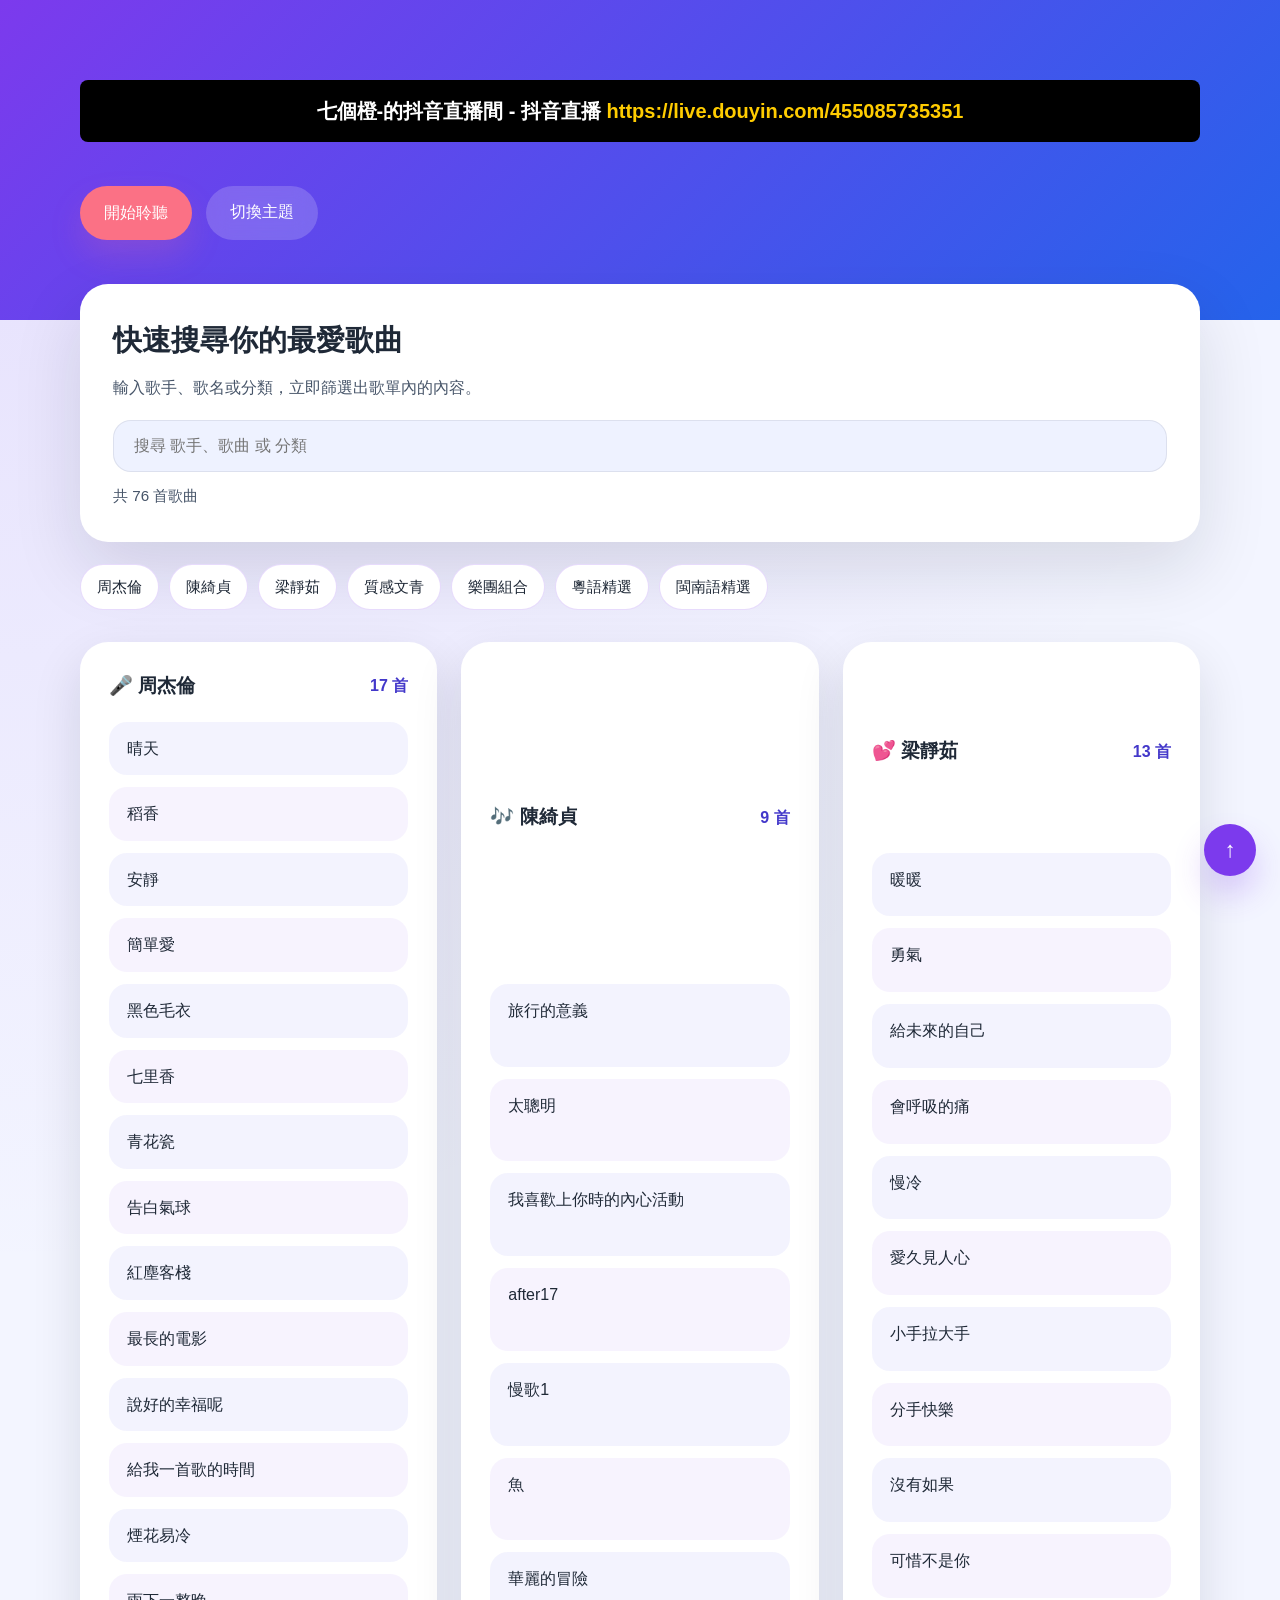
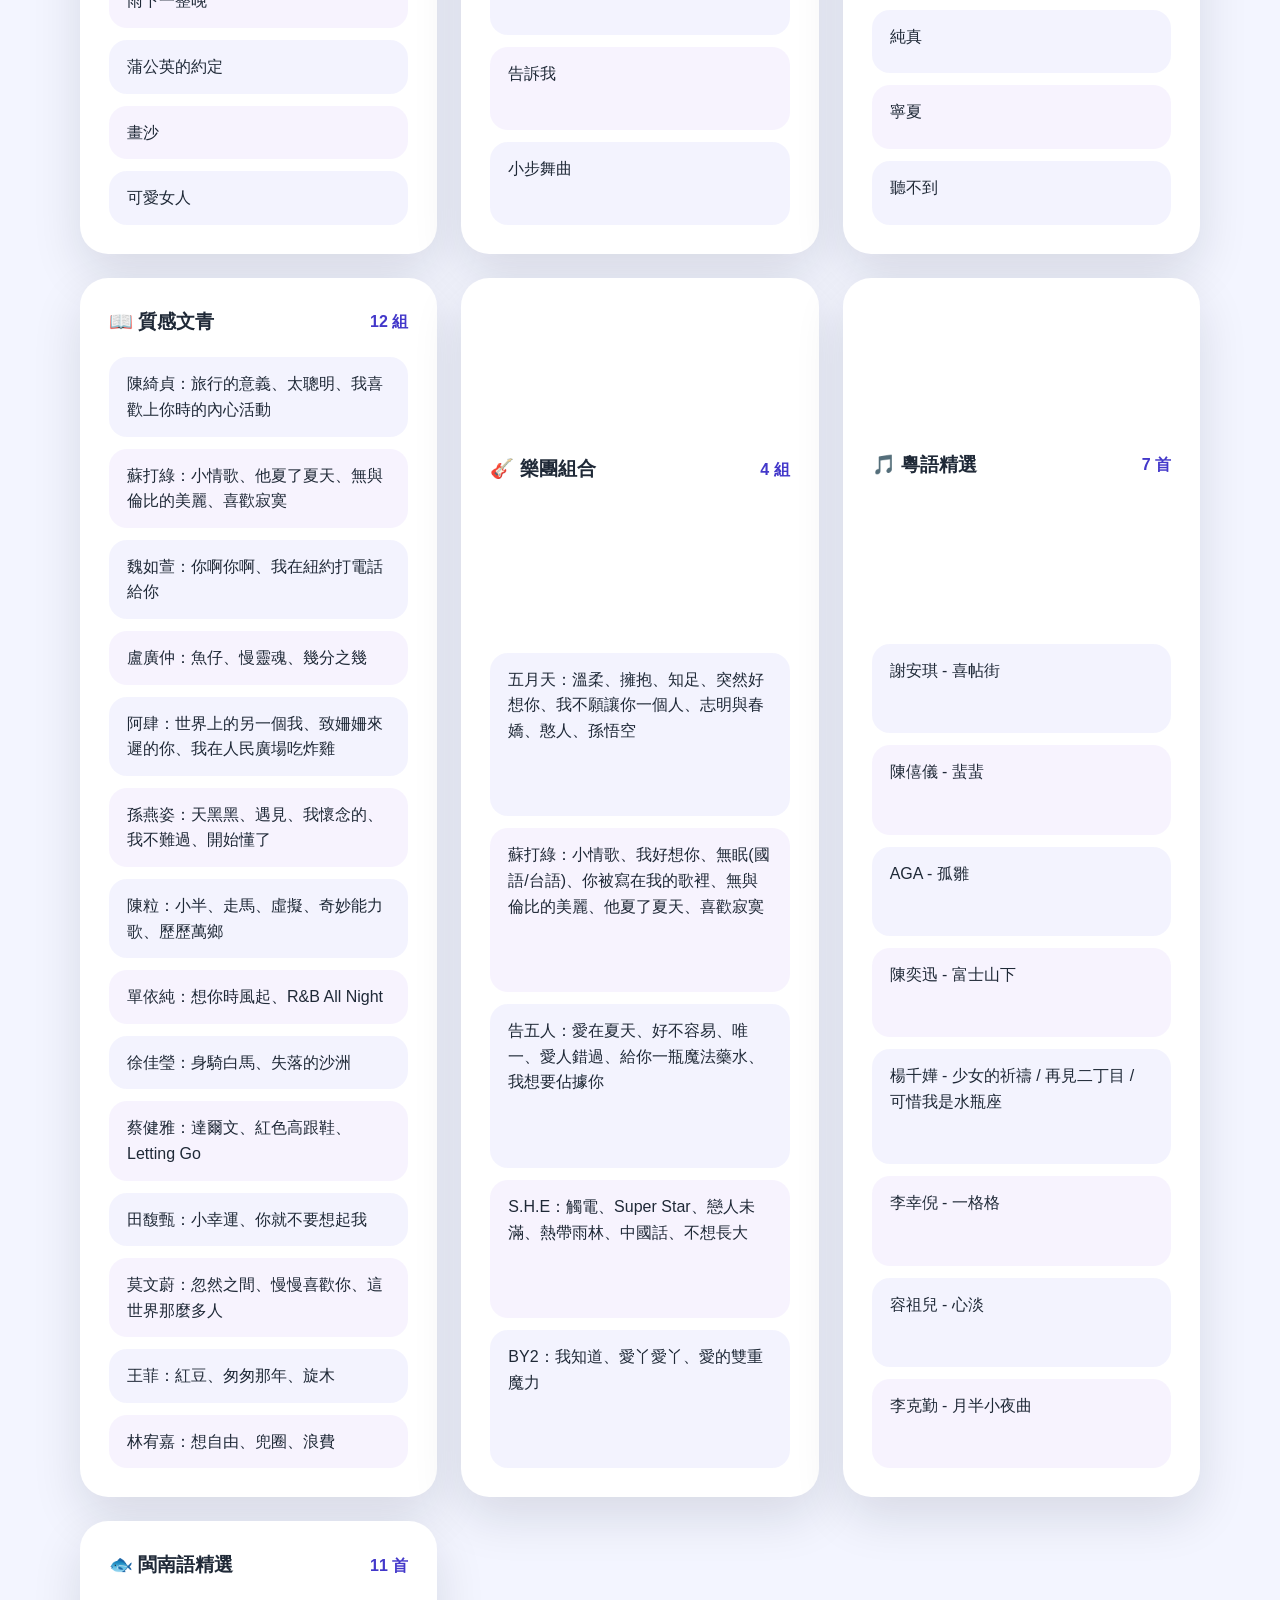
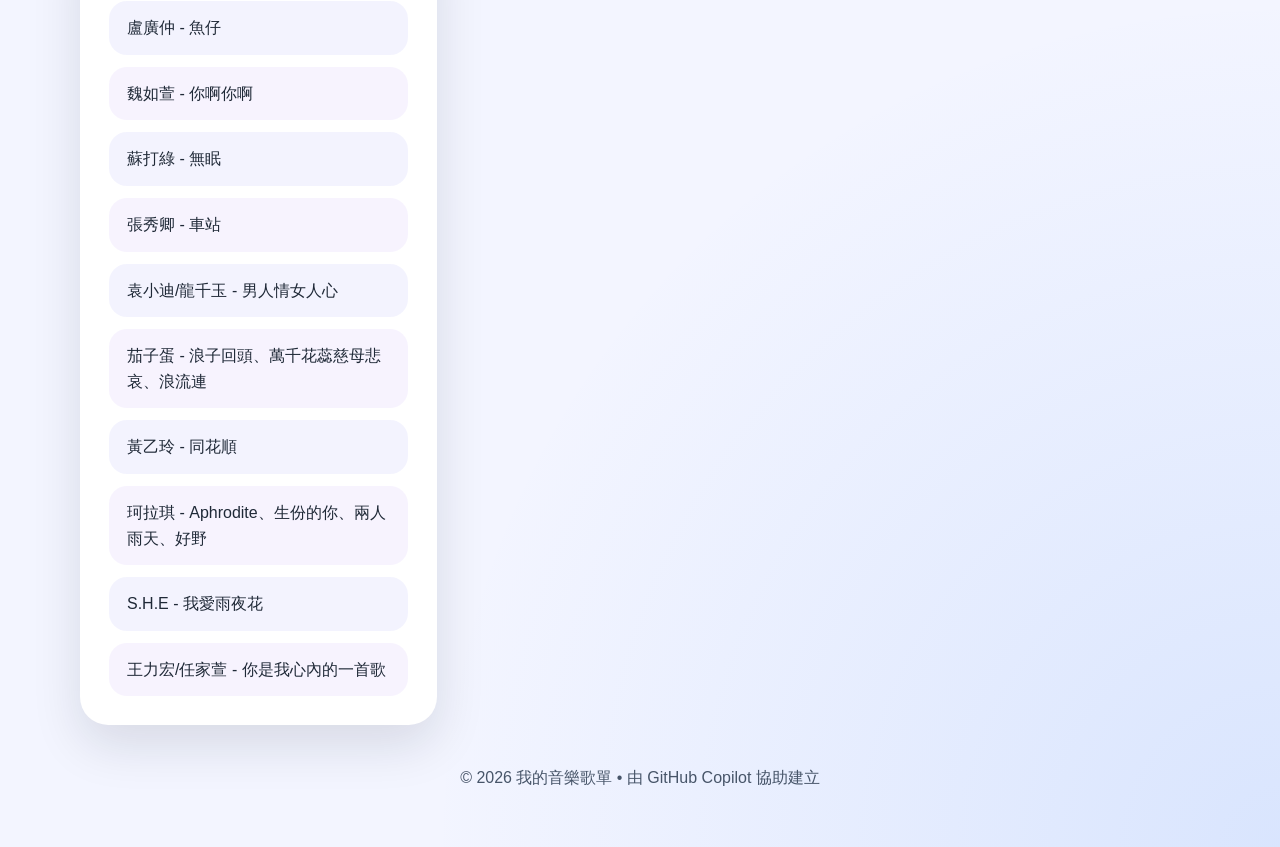
==== index.html @ 05aabe20 "Add files via upload" ====
<!DOCTYPE html>
<html lang="zh-Hant">
<head>
  <meta charset="UTF-8" />
  <meta name="viewport" content="width=device-width, initial-scale=1.0" />
  <title>七個橙-的抖音直播間</title>
  <link rel="stylesheet" href="styles.css" />
</head>
<body>
  <header class="site-header">
    <div class="container header-content">
      <div>
        <div class="banner" style="background-color:#000; color:#fff; padding:15px; text-align:center; font-weight:bold; font-size:20px; border-radius:8px; margin-bottom:20px;">
          七個橙-的抖音直播間 - 抖音直播
          <a href="https://live.douyin.com/455085735351" target="_blank" style="color:#ffcc00; text-decoration:none;">
            https://live.douyin.com/455085735351
          </a>
        </div>
      </div>
      <div class="hero-actions">
        <a class="primary-button" href="#playlist">開始聆聽</a>
        <button id="toggleTheme" class="secondary-button">切換主題</button>
      </div>
    </div>
  </header>

  <main class="container">
    <section class="intro-card">
      <div>
        <h2>快速搜尋你的最愛歌曲</h2>
        <p>輸入歌手、歌名或分類，立即篩選出歌單內的內容。</p>
      </div>
      <div class="search-box">
        <input id="searchInput" type="search" placeholder="搜尋 歌手、歌曲 或 分類" aria-label="搜尋歌單" />
        <span id="searchCount">共 0 首歌曲</span>
      </div>
    </section>

    <section class="quick-nav">
      <a class="nav-pill" href="#jay-chou">周杰倫</a>
      <a class="nav-pill" href="#chen-chi-chen">陳綺貞</a>
      <a class="nav-pill" href="#fish-liang">梁靜茹</a>
      <a class="nav-pill" href="#indie">質感文青</a>
      <a class="nav-pill" href="#bands">樂團組合</a>
      <a class="nav-pill" href="#cantonese">粵語精選</a>
      <a class="nav-pill" href="#taiwanese">閩南語精選</a>
    </section>

    <section id="playlist" class="playlist-grid">
      <article id="jay-chou" class="playlist-card">
        <div class="card-header">
          <h3>🎤 周杰倫</h3>
          <span>17 首</span>
        </div>
        <ul>
          <li>晴天</li>
          <li>稻香</li>
          <li>安靜</li>
          <li>簡單愛</li>
          <li>黑色毛衣</li>
          <li>七里香</li>
          <li>青花瓷</li>
          <li>告白氣球</li>
          <li>紅塵客棧</li>
          <li>最長的電影</li>
          <li>說好的幸福呢</li>
          <li>給我一首歌的時間</li>
          <li>煙花易冷</li>
          <li>雨下一整晚</li>
          <li>蒲公英的約定</li>
          <li>畫沙</li>
          <li>可愛女人</li>
        </ul>
      </article>

      <article id="chen-chi-chen" class="playlist-card">
        <div class="card-header">
          <h3>🎶 陳綺貞</h3>
          <span>9 首</span>
        </div>
        <ul>
          <li>旅行的意義</li>
          <li>太聰明</li>
          <li>我喜歡上你時的內心活動</li>
          <li>after17</li>
          <li>慢歌1</li>
          <li>魚</li>
          <li>華麗的冒險</li>
          <li>告訴我</li>
          <li>小步舞曲</li>
        </ul>
      </article>

      <article id="fish-liang" class="playlist-card">
        <div class="card-header">
          <h3>💕 梁靜茹</h3>
          <span>13 首</span>
        </div>
        <ul>
          <li>暖暖</li>
          <li>勇氣</li>
          <li>給未來的自己</li>
          <li>會呼吸的痛</li>
          <li>慢冷</li>
          <li>愛久見人心</li>
          <li>小手拉大手</li>
          <li>分手快樂</li>
          <li>沒有如果</li>
          <li>可惜不是你</li>
          <li>純真</li>
          <li>寧夏</li>
          <li>聽不到</li>
        </ul>
      </article>

      <article id="indie" class="playlist-card">
        <div class="card-header">
          <h3>📖 質感文青</h3>
          <span>12 組</span>
        </div>
        <ul>
          <li>陳綺貞：旅行的意義、太聰明、我喜歡上你時的內心活動</li>
          <li>蘇打綠：小情歌、他夏了夏天、無與倫比的美麗、喜歡寂寞</li>
          <li>魏如萱：你啊你啊、我在紐約打電話給你</li>
          <li>盧廣仲：魚仔、慢靈魂、幾分之幾</li>
          <li>阿肆：世界上的另一個我、致姍姍來遲的你、我在人民廣場吃炸雞</li>
          <li>孫燕姿：天黑黑、遇見、我懷念的、我不難過、開始懂了</li>
          <li>陳粒：小半、走馬、虛擬、奇妙能力歌、歷歷萬鄉</li>
          <li>單依純：想你時風起、R&B All Night</li>
          <li>徐佳瑩：身騎白馬、失落的沙洲</li>
          <li>蔡健雅：達爾文、紅色高跟鞋、Letting Go</li>
          <li>田馥甄：小幸運、你就不要想起我</li>
          <li>莫文蔚：忽然之間、慢慢喜歡你、這世界那麼多人</li>
          <li>王菲：紅豆、匆匆那年、旋木</li>
          <li>林宥嘉：想自由、兜圈、浪費</li>
        </ul>
      </article>

      <article id="bands" class="playlist-card">
        <div class="card-header">
          <h3>🎸 樂團組合</h3>
          <span>4 組</span>
        </div>
        <ul>
          <li>五月天：溫柔、擁抱、知足、突然好想你、我不願讓你一個人、志明與春嬌、憨人、孫悟空</li>
          <li>蘇打綠：小情歌、我好想你、無眠(國語/台語)、你被寫在我的歌裡、無與倫比的美麗、他夏了夏天、喜歡寂寞</li>
          <li>告五人：愛在夏天、好不容易、唯一、愛人錯過、給你一瓶魔法藥水、我想要佔據你</li>
          <li>S.H.E：觸電、Super Star、戀人未滿、熱帶雨林、中國話、不想長大</li>
          <li>BY2：我知道、愛丫愛丫、愛的雙重魔力</li>
        </ul>
      </article>

      <article id="cantonese" class="playlist-card">
        <div class="card-header">
          <h3>🎵 粵語精選</h3>
          <span>7 首</span>
        </div>
        <ul>
          <li>謝安琪 - 喜帖街</li>
          <li>陳僖儀 - 蜚蜚</li>
          <li>AGA - 孤雛</li>
          <li>陳奕迅 - 富士山下</li>
          <li>楊千嬅 - 少女的祈禱 / 再見二丁目 / 可惜我是水瓶座</li>
          <li>李幸倪 - 一格格</li>
          <li>容祖兒 - 心淡</li>
          <li>李克勤 - 月半小夜曲</li>
        </ul>
      </article>

      <article id="taiwanese" class="playlist-card">
        <div class="card-header">
          <h3>🐟 閩南語精選</h3>
          <span>11 首</span>
        </div>
        <ul>
          <li>盧廣仲 - 魚仔</li>
          <li>魏如萱 - 你啊你啊</li>
          <li>蘇打綠 - 無眠</li>
          <li>張秀卿 - 車站</li>
          <li>袁小迪/龍千玉 - 男人情女人心</li>
          <li>茄子蛋 - 浪子回頭、萬千花蕊慈母悲哀、浪流連</li>
          <li>黃乙玲 - 同花順</li>
          <li>珂拉琪 - Aphrodite、生份的你、兩人雨天、好野</li>
          <li>S.H.E - 我愛雨夜花</li>
          <li>王力宏/任家萱 - 你是我心內的一首歌</li>
        </ul>
      </article>
    </section>

    <p id="noResult" class="no-result">找不到符合搜尋條件的歌曲。</p>
  </main>

  <footer class="site-footer">
    <div class="container">
      <p>© 2026 我的音樂歌單 • 由 GitHub Copilot 協助建立</p>
    </div>
  </footer>

  <button id="backToTop" class="back-to-top" aria-label="返回頂部">↑</button>
  <script src="script.js"></script>
</body>
</html>
---- styles.css ----
* {
  box-sizing: border-box;
}

:root {
  color-scheme: light;
  --bg: #f3f5ff;
  --surface: #ffffff;
  --surface-soft: #eef2ff;
  --text: #1f2937;
  --text-muted: #475569;
  --primary: #7c3aed;
  --primary-strong: #4338ca;
  --accent: #fb7185;
  --shadow: rgba(15, 23, 42, 0.12);
}

body {
  margin: 0;
  font-family: "Noto Sans TC", "Segoe UI", sans-serif;
  background: radial-gradient(circle at top left, rgba(124, 58, 237, 0.12), transparent 30%),
    radial-gradient(circle at bottom right, rgba(59, 130, 246, 0.14), transparent 20%),
    var(--bg);
  color: var(--text);
  line-height: 1.6;
}

body.dark {
  color-scheme: dark;
  --bg: #0f172a;
  --surface: #111827;
  --surface-soft: #1f2937;
  --text: #f8fafc;
  --text-muted: #cbd5e1;
  --primary: #8b5cf6;
  --primary-strong: #6366f1;
  --accent: #f472b6;
  --shadow: rgba(0, 0, 0, 0.45);
}

body.dark .site-header {
  background: linear-gradient(135deg, rgba(124, 58, 237, 0.95), rgba(59, 130, 246, 0.95));
}

body.dark .playlist-card,
body.dark .intro-card,
body.dark .site-footer {
  background: #111827;
}

.container {
  width: min(1120px, calc(100% - 32px));
  margin: 0 auto;
}

.site-header {
  padding: 80px 0;
  background: linear-gradient(135deg, #7c3aed 0%, #2563eb 100%);
  color: #fff;
}

.header-content {
  display: grid;
  gap: 24px;
}

.eyebrow {
  margin: 0 0 16px;
  font-size: 0.95rem;
  letter-spacing: 0.2em;
  text-transform: uppercase;
  color: rgba(255, 255, 255, 0.85);
}

.site-header h1 {
  margin: 0;
  font-size: clamp(2.5rem, 4vw, 4.2rem);
  line-height: 1.05;
}

.site-header p {
  max-width: 720px;
  margin: 24px 0;
  font-size: 1.05rem;
  color: rgba(255, 255, 255, 0.9);
}

.hero-actions {
  display: flex;
  flex-wrap: wrap;
  gap: 14px;
}

.primary-button,
.secondary-button {
  display: inline-flex;
  align-items: center;
  justify-content: center;
  padding: 14px 24px;
  border: none;
  border-radius: 999px;
  cursor: pointer;
  font-size: 1rem;
  transition: transform 0.2s ease, filter 0.2s ease, box-shadow 0.2s ease;
  text-decoration: none;
}

.primary-button {
  background: var(--accent);
  color: #fff;
  box-shadow: 0 16px 32px rgba(251, 113, 133, 0.18);
}

.secondary-button {
  background: rgba(255, 255, 255, 0.18);
  color: #fff;
  backdrop-filter: blur(10px);
}

.primary-button:hover,
.secondary-button:hover {
  transform: translateY(-2px);
}

.intro-card {
  margin-top: -36px;
  padding: 32px;
  border-radius: 28px;
  background: var(--surface);
  box-shadow: 0 28px 70px var(--shadow);
  border: 1px solid rgba(255, 255, 255, 0.12);
  display: grid;
  gap: 20px;
}

.quick-nav {
  margin: 22px 0 0;
  display: flex;
  flex-wrap: wrap;
  gap: 10px;
}

.nav-pill {
  display: inline-flex;
  align-items: center;
  justify-content: center;
  padding: 10px 16px;
  border-radius: 999px;
  background: var(--surface);
  color: var(--text);
  border: 1px solid rgba(124, 58, 237, 0.18);
  text-decoration: none;
  font-size: 0.95rem;
  transition: transform 0.15s ease, box-shadow 0.15s ease, background 0.15s ease;
}

.nav-pill:hover {
  transform: translateY(-1px);
  background: rgba(124, 58, 237, 0.08);
}

.intro-card h2 {
  margin: 0 0 12px;
  font-size: clamp(1.8rem, 2.2vw, 2.4rem);
}

.intro-card p {
  margin: 0;
  color: var(--text-muted);
}

.search-box {
  display: grid;
  gap: 12px;
}

#searchInput {
  width: 100%;
  padding: 16px 20px;
  border-radius: 18px;
  border: 1px solid rgba(15, 23, 42, 0.08);
  background: var(--surface-soft);
  color: var(--text);
  font-size: 1rem;
}

#searchInput:focus {
  outline: none;
  border-color: var(--primary);
  box-shadow: 0 0 0 4px rgba(124, 58, 237, 0.12);
}

#searchCount {
  color: var(--text-muted);
  font-size: 0.95rem;
}

.playlist-grid {
  margin-top: 32px;
  display: grid;
  gap: 24px;
  grid-template-columns: repeat(auto-fit, minmax(280px, 1fr));
}

.playlist-card {
  background: var(--surface);
  border-radius: 28px;
  padding: 28px;
  box-shadow: 0 20px 50px var(--shadow);
  border: 1px solid rgba(255, 255, 255, 0.24);
}

.card-header {
  display: flex;
  justify-content: space-between;
  align-items: center;
  gap: 14px;
  margin-bottom: 20px;
}

.playlist-card h3 {
  margin: 0;
  font-size: 1.2rem;
}

.card-header span {
  color: var(--primary-strong);
  font-weight: 700;
}

.playlist-card ul {
  list-style: none;
  margin: 0;
  padding: 0;
  display: grid;
  gap: 12px;
}

.playlist-card li {
  padding: 14px 18px;
  border-radius: 18px;
  background: rgba(124, 58, 237, 0.06);
  color: var(--text);
}

.playlist-card li:nth-child(odd) {
  background: rgba(99, 102, 241, 0.08);
}

.no-result {
  margin-top: 26px;
  font-size: 1rem;
  color: var(--text-muted);
  display: none;
  text-align: center;
}

.site-footer {
  padding: 24px 0 40px;
  text-align: center;
  color: var(--text-muted);
}

.back-to-top {
  position: fixed;
  right: 24px;
  bottom: 24px;
  width: 52px;
  height: 52px;
  border: none;
  border-radius: 50%;
  background: var(--primary);
  color: #fff;
  font-size: 1.4rem;
  cursor: pointer;
  box-shadow: 0 18px 32px rgba(124, 58, 237, 0.24);
  display: grid;
  place-items: center;
  opacity: 1;
  transform: translateY(0);
  transition: transform 0.25s ease, box-shadow 0.25s ease;
  z-index: 20;
}

.back-to-top:hover {
  filter: brightness(1.05);
}

@media (max-width: 640px) {
  .header-content,
  .hero-actions {
    grid-template-columns: 1fr;
  }

  .hero-actions {
    justify-items: start;
  }
}

@media (max-width: 640px) {
  .site-header {
    padding: 56px 0;
  }

  .intro-card {
    padding: 24px;
  }

  .playlist-card {
    padding: 22px;
  }
}
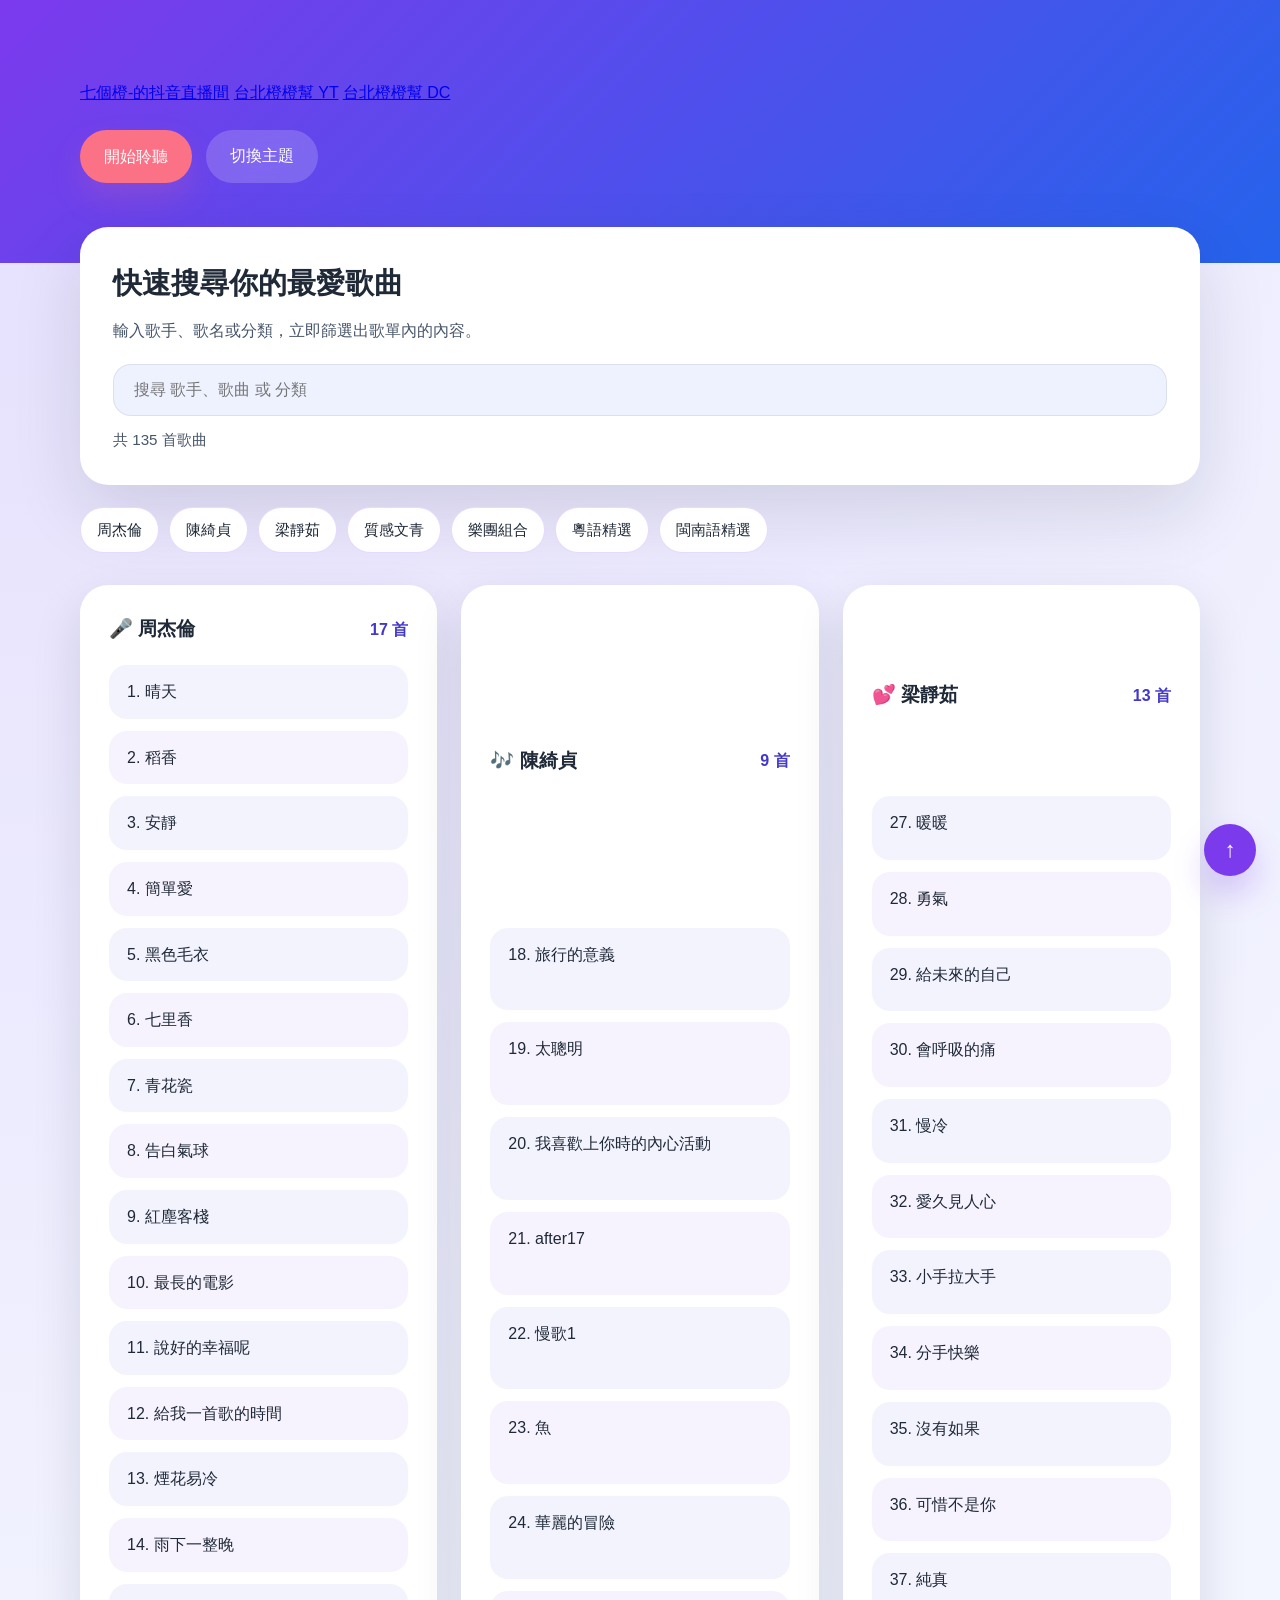
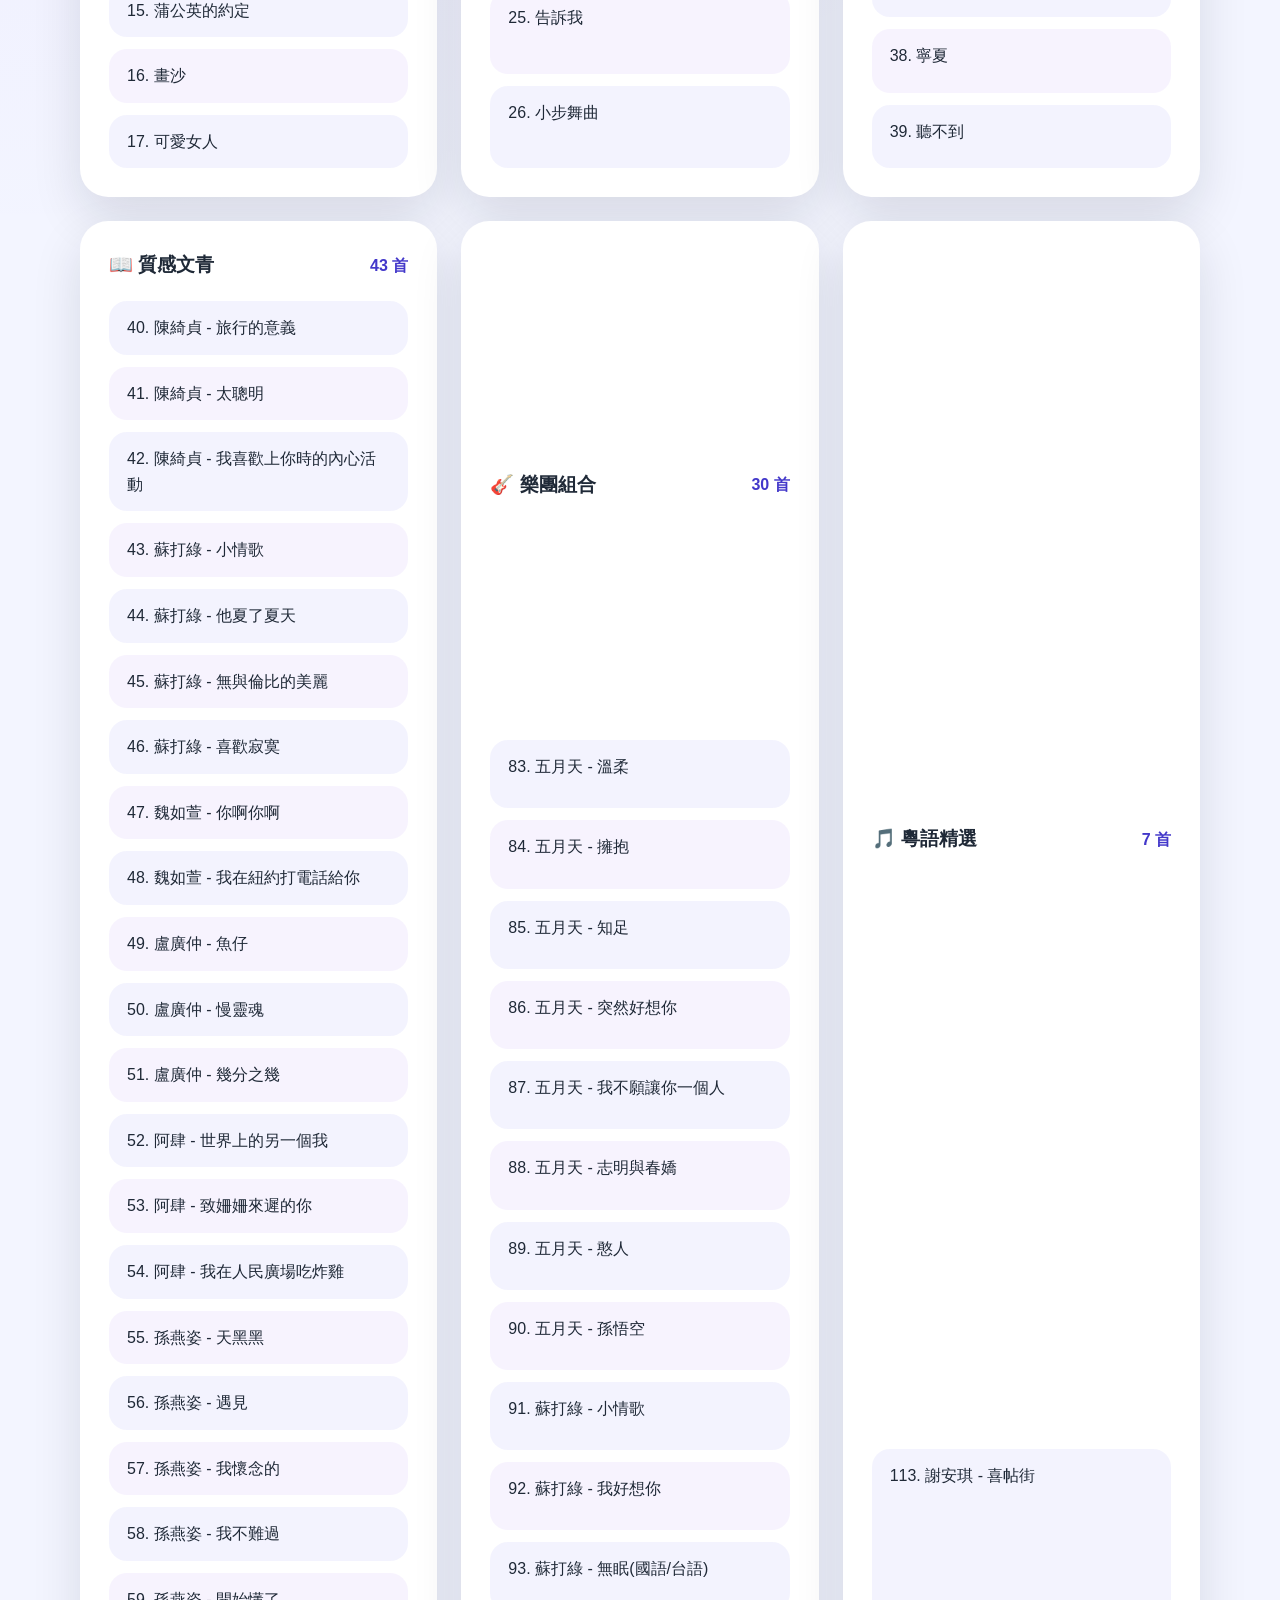
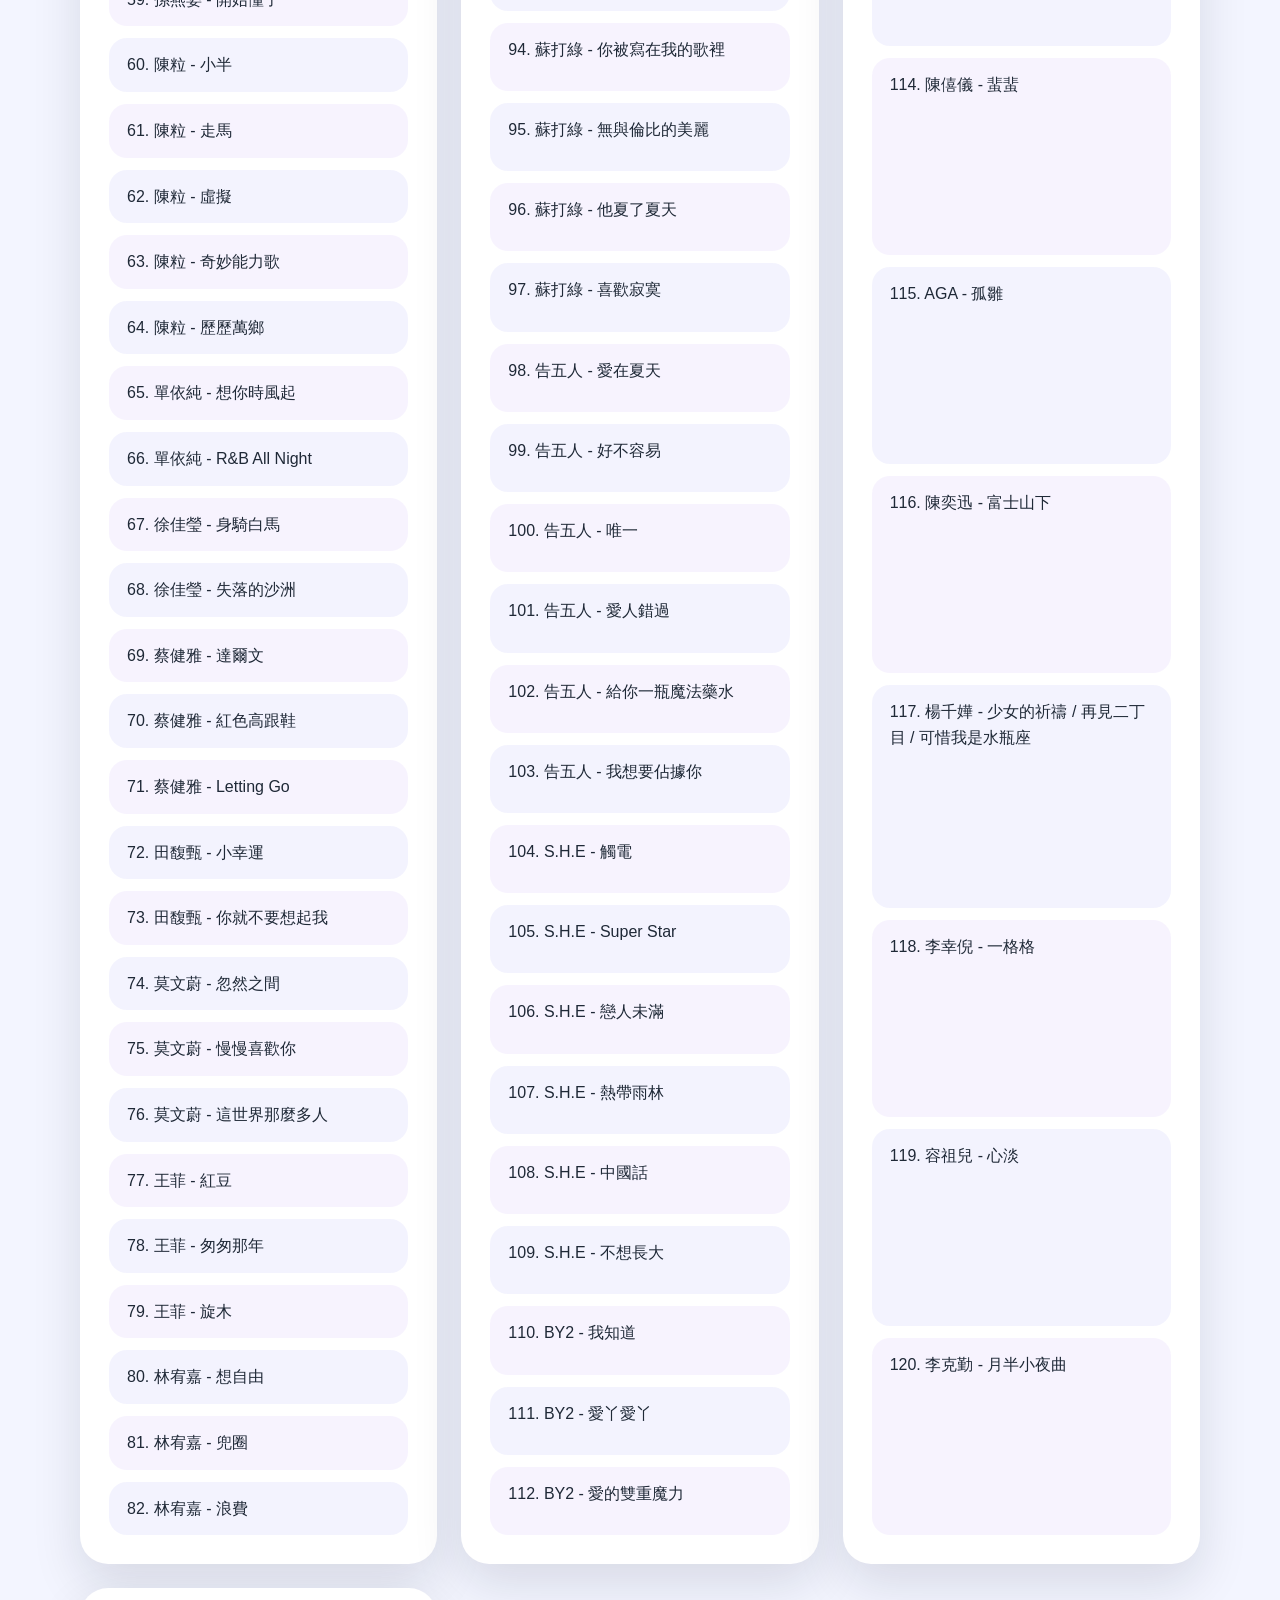
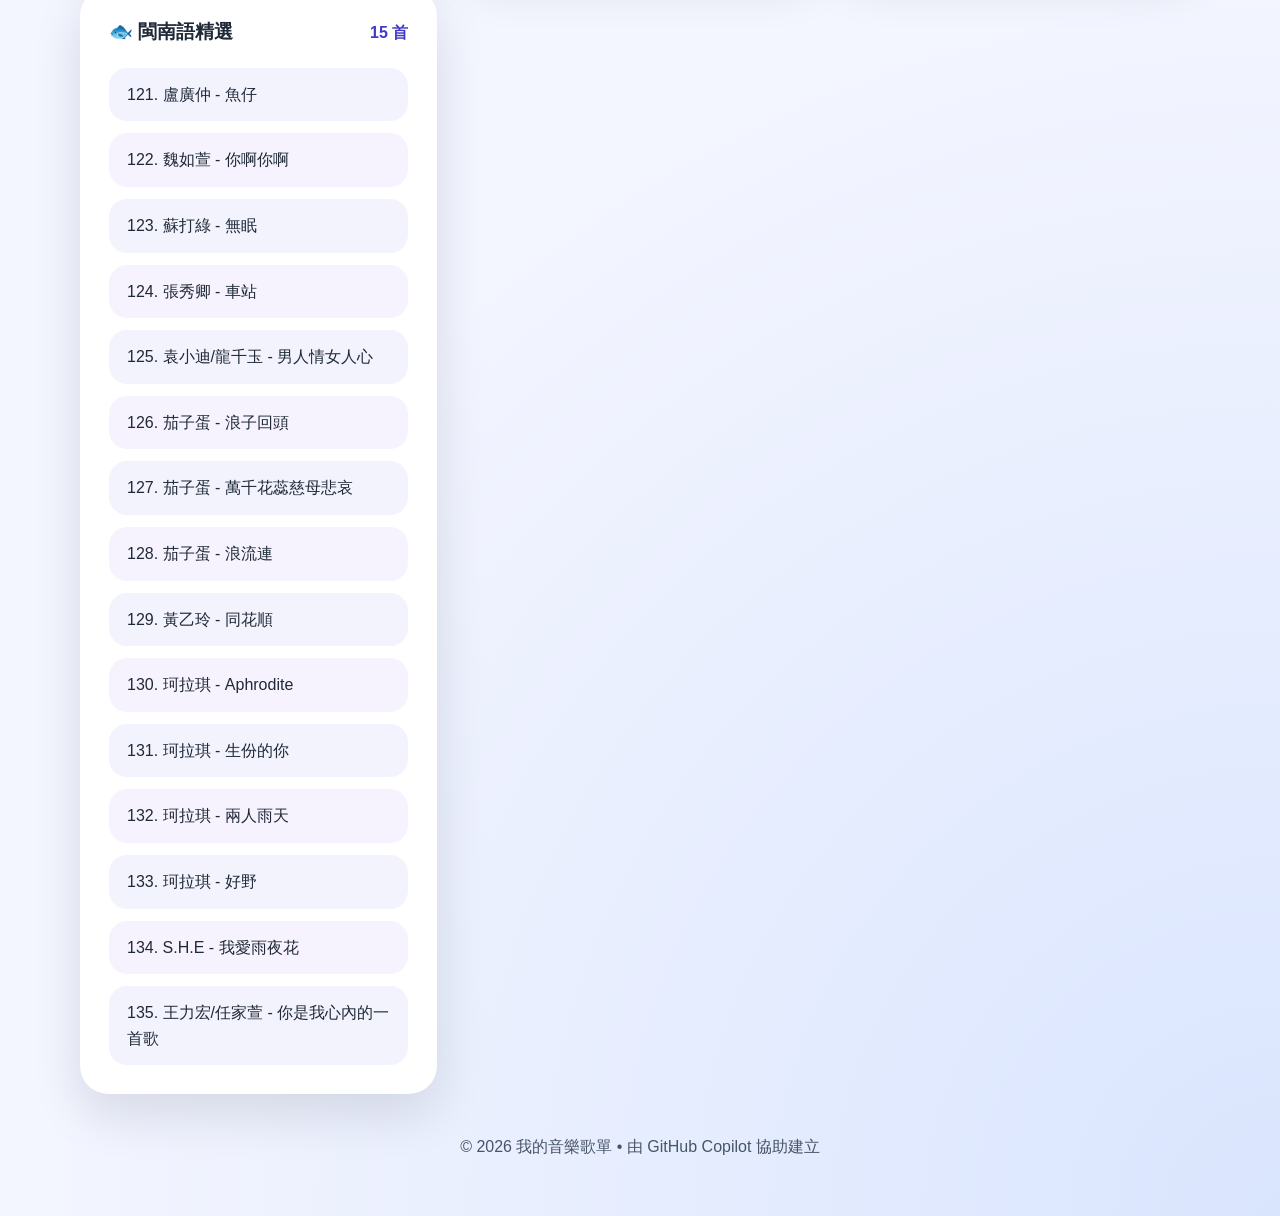
==== commit a7965cbe: "Add files via upload" ====
--- a/index.html
+++ b/index.html
@@ -10,11 +10,12 @@
   <header class="site-header">
     <div class="container header-content">
       <div>
-        <div class="banner" style="background-color:#000; color:#fff; padding:15px; text-align:center; font-weight:bold; font-size:20px; border-radius:8px; margin-bottom:20px;">
-          七個橙-的抖音直播間 - 抖音直播
-          <a href="https://live.douyin.com/455085735351" target="_blank" style="color:#ffcc00; text-decoration:none;">
-            https://live.douyin.com/455085735351
-          </a>
+        <div class="banner">
+          <div class="banner-links">
+            <a class="banner-button" href="https://live.douyin.com/455085735351" target="_blank">七個橙-的抖音直播間</a>
+            <a class="banner-button" href="https://www.youtube.com/@%E5%8F%B0%E5%8C%97%E6%A9%99%E6%A9%99%E5%B9%AB" target="_blank">台北橙橙幫 YT</a>
+            <a class="banner-button" href="https://discord.com/channels/865334403864461373/1488922310403555431" target="_blank">台北橙橙幫 DC</a>
+          </div>
         </div>
       </div>
       <div class="hero-actions">
@@ -53,23 +54,23 @@
           <span>17 首</span>
         </div>
         <ul>
-          <li>晴天</li>
-          <li>稻香</li>
-          <li>安靜</li>
-          <li>簡單愛</li>
-          <li>黑色毛衣</li>
-          <li>七里香</li>
-          <li>青花瓷</li>
-          <li>告白氣球</li>
-          <li>紅塵客棧</li>
-          <li>最長的電影</li>
-          <li>說好的幸福呢</li>
-          <li>給我一首歌的時間</li>
-          <li>煙花易冷</li>
-          <li>雨下一整晚</li>
-          <li>蒲公英的約定</li>
-          <li>畫沙</li>
-          <li>可愛女人</li>
+          <li>1. 晴天</li>
+          <li>2. 稻香</li>
+          <li>3. 安靜</li>
+          <li>4. 簡單愛</li>
+          <li>5. 黑色毛衣</li>
+          <li>6. 七里香</li>
+          <li>7. 青花瓷</li>
+          <li>8. 告白氣球</li>
+          <li>9. 紅塵客棧</li>
+          <li>10. 最長的電影</li>
+          <li>11. 說好的幸福呢</li>
+          <li>12. 給我一首歌的時間</li>
+          <li>13. 煙花易冷</li>
+          <li>14. 雨下一整晚</li>
+          <li>15. 蒲公英的約定</li>
+          <li>16. 畫沙</li>
+          <li>17. 可愛女人</li>
         </ul>
       </article>
 
@@ -79,15 +80,15 @@
           <span>9 首</span>
         </div>
         <ul>
-          <li>旅行的意義</li>
-          <li>太聰明</li>
-          <li>我喜歡上你時的內心活動</li>
-          <li>after17</li>
-          <li>慢歌1</li>
-          <li>魚</li>
-          <li>華麗的冒險</li>
-          <li>告訴我</li>
-          <li>小步舞曲</li>
+          <li>18. 旅行的意義</li>
+          <li>19. 太聰明</li>
+          <li>20. 我喜歡上你時的內心活動</li>
+          <li>21. after17</li>
+          <li>22. 慢歌1</li>
+          <li>23. 魚</li>
+          <li>24. 華麗的冒險</li>
+          <li>25. 告訴我</li>
+          <li>26. 小步舞曲</li>
         </ul>
       </article>
 
@@ -97,56 +98,110 @@
           <span>13 首</span>
         </div>
         <ul>
-          <li>暖暖</li>
-          <li>勇氣</li>
-          <li>給未來的自己</li>
-          <li>會呼吸的痛</li>
-          <li>慢冷</li>
-          <li>愛久見人心</li>
-          <li>小手拉大手</li>
-          <li>分手快樂</li>
-          <li>沒有如果</li>
-          <li>可惜不是你</li>
-          <li>純真</li>
-          <li>寧夏</li>
-          <li>聽不到</li>
+          <li>27. 暖暖</li>
+          <li>28. 勇氣</li>
+          <li>29. 給未來的自己</li>
+          <li>30. 會呼吸的痛</li>
+          <li>31. 慢冷</li>
+          <li>32. 愛久見人心</li>
+          <li>33. 小手拉大手</li>
+          <li>34. 分手快樂</li>
+          <li>35. 沒有如果</li>
+          <li>36. 可惜不是你</li>
+          <li>37. 純真</li>
+          <li>38. 寧夏</li>
+          <li>39. 聽不到</li>
         </ul>
       </article>
 
       <article id="indie" class="playlist-card">
         <div class="card-header">
           <h3>📖 質感文青</h3>
-          <span>12 組</span>
-        </div>
-        <ul>
-          <li>陳綺貞：旅行的意義、太聰明、我喜歡上你時的內心活動</li>
-          <li>蘇打綠：小情歌、他夏了夏天、無與倫比的美麗、喜歡寂寞</li>
-          <li>魏如萱：你啊你啊、我在紐約打電話給你</li>
-          <li>盧廣仲：魚仔、慢靈魂、幾分之幾</li>
-          <li>阿肆：世界上的另一個我、致姍姍來遲的你、我在人民廣場吃炸雞</li>
-          <li>孫燕姿：天黑黑、遇見、我懷念的、我不難過、開始懂了</li>
-          <li>陳粒：小半、走馬、虛擬、奇妙能力歌、歷歷萬鄉</li>
-          <li>單依純：想你時風起、R&B All Night</li>
-          <li>徐佳瑩：身騎白馬、失落的沙洲</li>
-          <li>蔡健雅：達爾文、紅色高跟鞋、Letting Go</li>
-          <li>田馥甄：小幸運、你就不要想起我</li>
-          <li>莫文蔚：忽然之間、慢慢喜歡你、這世界那麼多人</li>
-          <li>王菲：紅豆、匆匆那年、旋木</li>
-          <li>林宥嘉：想自由、兜圈、浪費</li>
+          <span>43 首</span>
+        </div>
+        <ul>
+          <li>40. 陳綺貞 - 旅行的意義</li>
+          <li>41. 陳綺貞 - 太聰明</li>
+          <li>42. 陳綺貞 - 我喜歡上你時的內心活動</li>
+          <li>43. 蘇打綠 - 小情歌</li>
+          <li>44. 蘇打綠 - 他夏了夏天</li>
+          <li>45. 蘇打綠 - 無與倫比的美麗</li>
+          <li>46. 蘇打綠 - 喜歡寂寞</li>
+          <li>47. 魏如萱 - 你啊你啊</li>
+          <li>48. 魏如萱 - 我在紐約打電話給你</li>
+          <li>49. 盧廣仲 - 魚仔</li>
+          <li>50. 盧廣仲 - 慢靈魂</li>
+          <li>51. 盧廣仲 - 幾分之幾</li>
+          <li>52. 阿肆 - 世界上的另一個我</li>
+          <li>53. 阿肆 - 致姍姍來遲的你</li>
+          <li>54. 阿肆 - 我在人民廣場吃炸雞</li>
+          <li>55. 孫燕姿 - 天黑黑</li>
+          <li>56. 孫燕姿 - 遇見</li>
+          <li>57. 孫燕姿 - 我懷念的</li>
+          <li>58. 孫燕姿 - 我不難過</li>
+          <li>59. 孫燕姿 - 開始懂了</li>
+          <li>60. 陳粒 - 小半</li>
+          <li>61. 陳粒 - 走馬</li>
+          <li>62. 陳粒 - 虛擬</li>
+          <li>63. 陳粒 - 奇妙能力歌</li>
+          <li>64. 陳粒 - 歷歷萬鄉</li>
+          <li>65. 單依純 - 想你時風起</li>
+          <li>66. 單依純 - R&B All Night</li>
+          <li>67. 徐佳瑩 - 身騎白馬</li>
+          <li>68. 徐佳瑩 - 失落的沙洲</li>
+          <li>69. 蔡健雅 - 達爾文</li>
+          <li>70. 蔡健雅 - 紅色高跟鞋</li>
+          <li>71. 蔡健雅 - Letting Go</li>
+          <li>72. 田馥甄 - 小幸運</li>
+          <li>73. 田馥甄 - 你就不要想起我</li>
+          <li>74. 莫文蔚 - 忽然之間</li>
+          <li>75. 莫文蔚 - 慢慢喜歡你</li>
+          <li>76. 莫文蔚 - 這世界那麼多人</li>
+          <li>77. 王菲 - 紅豆</li>
+          <li>78. 王菲 - 匆匆那年</li>
+          <li>79. 王菲 - 旋木</li>
+          <li>80. 林宥嘉 - 想自由</li>
+          <li>81. 林宥嘉 - 兜圈</li>
+          <li>82. 林宥嘉 - 浪費</li>
         </ul>
       </article>
 
       <article id="bands" class="playlist-card">
         <div class="card-header">
           <h3>🎸 樂團組合</h3>
-          <span>4 組</span>
-        </div>
-        <ul>
-          <li>五月天：溫柔、擁抱、知足、突然好想你、我不願讓你一個人、志明與春嬌、憨人、孫悟空</li>
-          <li>蘇打綠：小情歌、我好想你、無眠(國語/台語)、你被寫在我的歌裡、無與倫比的美麗、他夏了夏天、喜歡寂寞</li>
-          <li>告五人：愛在夏天、好不容易、唯一、愛人錯過、給你一瓶魔法藥水、我想要佔據你</li>
-          <li>S.H.E：觸電、Super Star、戀人未滿、熱帶雨林、中國話、不想長大</li>
-          <li>BY2：我知道、愛丫愛丫、愛的雙重魔力</li>
+          <span>30 首</span>
+        </div>
+        <ul>
+          <li>83. 五月天 - 溫柔</li>
+          <li>84. 五月天 - 擁抱</li>
+          <li>85. 五月天 - 知足</li>
+          <li>86. 五月天 - 突然好想你</li>
+          <li>87. 五月天 - 我不願讓你一個人</li>
+          <li>88. 五月天 - 志明與春嬌</li>
+          <li>89. 五月天 - 憨人</li>
+          <li>90. 五月天 - 孫悟空</li>
+          <li>91. 蘇打綠 - 小情歌</li>
+          <li>92. 蘇打綠 - 我好想你</li>
+          <li>93. 蘇打綠 - 無眠(國語/台語)</li>
+          <li>94. 蘇打綠 - 你被寫在我的歌裡</li>
+          <li>95. 蘇打綠 - 無與倫比的美麗</li>
+          <li>96. 蘇打綠 - 他夏了夏天</li>
+          <li>97. 蘇打綠 - 喜歡寂寞</li>
+          <li>98. 告五人 - 愛在夏天</li>
+          <li>99. 告五人 - 好不容易</li>
+          <li>100. 告五人 - 唯一</li>
+          <li>101. 告五人 - 愛人錯過</li>
+          <li>102. 告五人 - 給你一瓶魔法藥水</li>
+          <li>103. 告五人 - 我想要佔據你</li>
+          <li>104. S.H.E - 觸電</li>
+          <li>105. S.H.E - Super Star</li>
+          <li>106. S.H.E - 戀人未滿</li>
+          <li>107. S.H.E - 熱帶雨林</li>
+          <li>108. S.H.E - 中國話</li>
+          <li>109. S.H.E - 不想長大</li>
+          <li>110. BY2 - 我知道</li>
+          <li>111. BY2 - 愛丫愛丫</li>
+          <li>112. BY2 - 愛的雙重魔力</li>
         </ul>
       </article>
 
@@ -156,33 +211,38 @@
           <span>7 首</span>
         </div>
         <ul>
-          <li>謝安琪 - 喜帖街</li>
-          <li>陳僖儀 - 蜚蜚</li>
-          <li>AGA - 孤雛</li>
-          <li>陳奕迅 - 富士山下</li>
-          <li>楊千嬅 - 少女的祈禱 / 再見二丁目 / 可惜我是水瓶座</li>
-          <li>李幸倪 - 一格格</li>
-          <li>容祖兒 - 心淡</li>
-          <li>李克勤 - 月半小夜曲</li>
+          <li>113. 謝安琪 - 喜帖街</li>
+          <li>114. 陳僖儀 - 蜚蜚</li>
+          <li>115. AGA - 孤雛</li>
+          <li>116. 陳奕迅 - 富士山下</li>
+          <li>117. 楊千嬅 - 少女的祈禱 / 再見二丁目 / 可惜我是水瓶座</li>
+          <li>118. 李幸倪 - 一格格</li>
+          <li>119. 容祖兒 - 心淡</li>
+          <li>120. 李克勤 - 月半小夜曲</li>
         </ul>
       </article>
 
       <article id="taiwanese" class="playlist-card">
         <div class="card-header">
           <h3>🐟 閩南語精選</h3>
-          <span>11 首</span>
-        </div>
-        <ul>
-          <li>盧廣仲 - 魚仔</li>
-          <li>魏如萱 - 你啊你啊</li>
-          <li>蘇打綠 - 無眠</li>
-          <li>張秀卿 - 車站</li>
-          <li>袁小迪/龍千玉 - 男人情女人心</li>
-          <li>茄子蛋 - 浪子回頭、萬千花蕊慈母悲哀、浪流連</li>
-          <li>黃乙玲 - 同花順</li>
-          <li>珂拉琪 - Aphrodite、生份的你、兩人雨天、好野</li>
-          <li>S.H.E - 我愛雨夜花</li>
-          <li>王力宏/任家萱 - 你是我心內的一首歌</li>
+          <span>15 首</span>
+        </div>
+        <ul>
+          <li>121. 盧廣仲 - 魚仔</li>
+          <li>122. 魏如萱 - 你啊你啊</li>
+          <li>123. 蘇打綠 - 無眠</li>
+          <li>124. 張秀卿 - 車站</li>
+          <li>125. 袁小迪/龍千玉 - 男人情女人心</li>
+          <li>126. 茄子蛋 - 浪子回頭</li>
+          <li>127. 茄子蛋 - 萬千花蕊慈母悲哀</li>
+          <li>128. 茄子蛋 - 浪流連</li>
+          <li>129. 黃乙玲 - 同花順</li>
+          <li>130. 珂拉琪 - Aphrodite</li>
+          <li>131. 珂拉琪 - 生份的你</li>
+          <li>132. 珂拉琪 - 兩人雨天</li>
+          <li>133. 珂拉琪 - 好野</li>
+          <li>134. S.H.E - 我愛雨夜花</li>
+          <li>135. 王力宏/任家萱 - 你是我心內的一首歌</li>
         </ul>
       </article>
     </section>
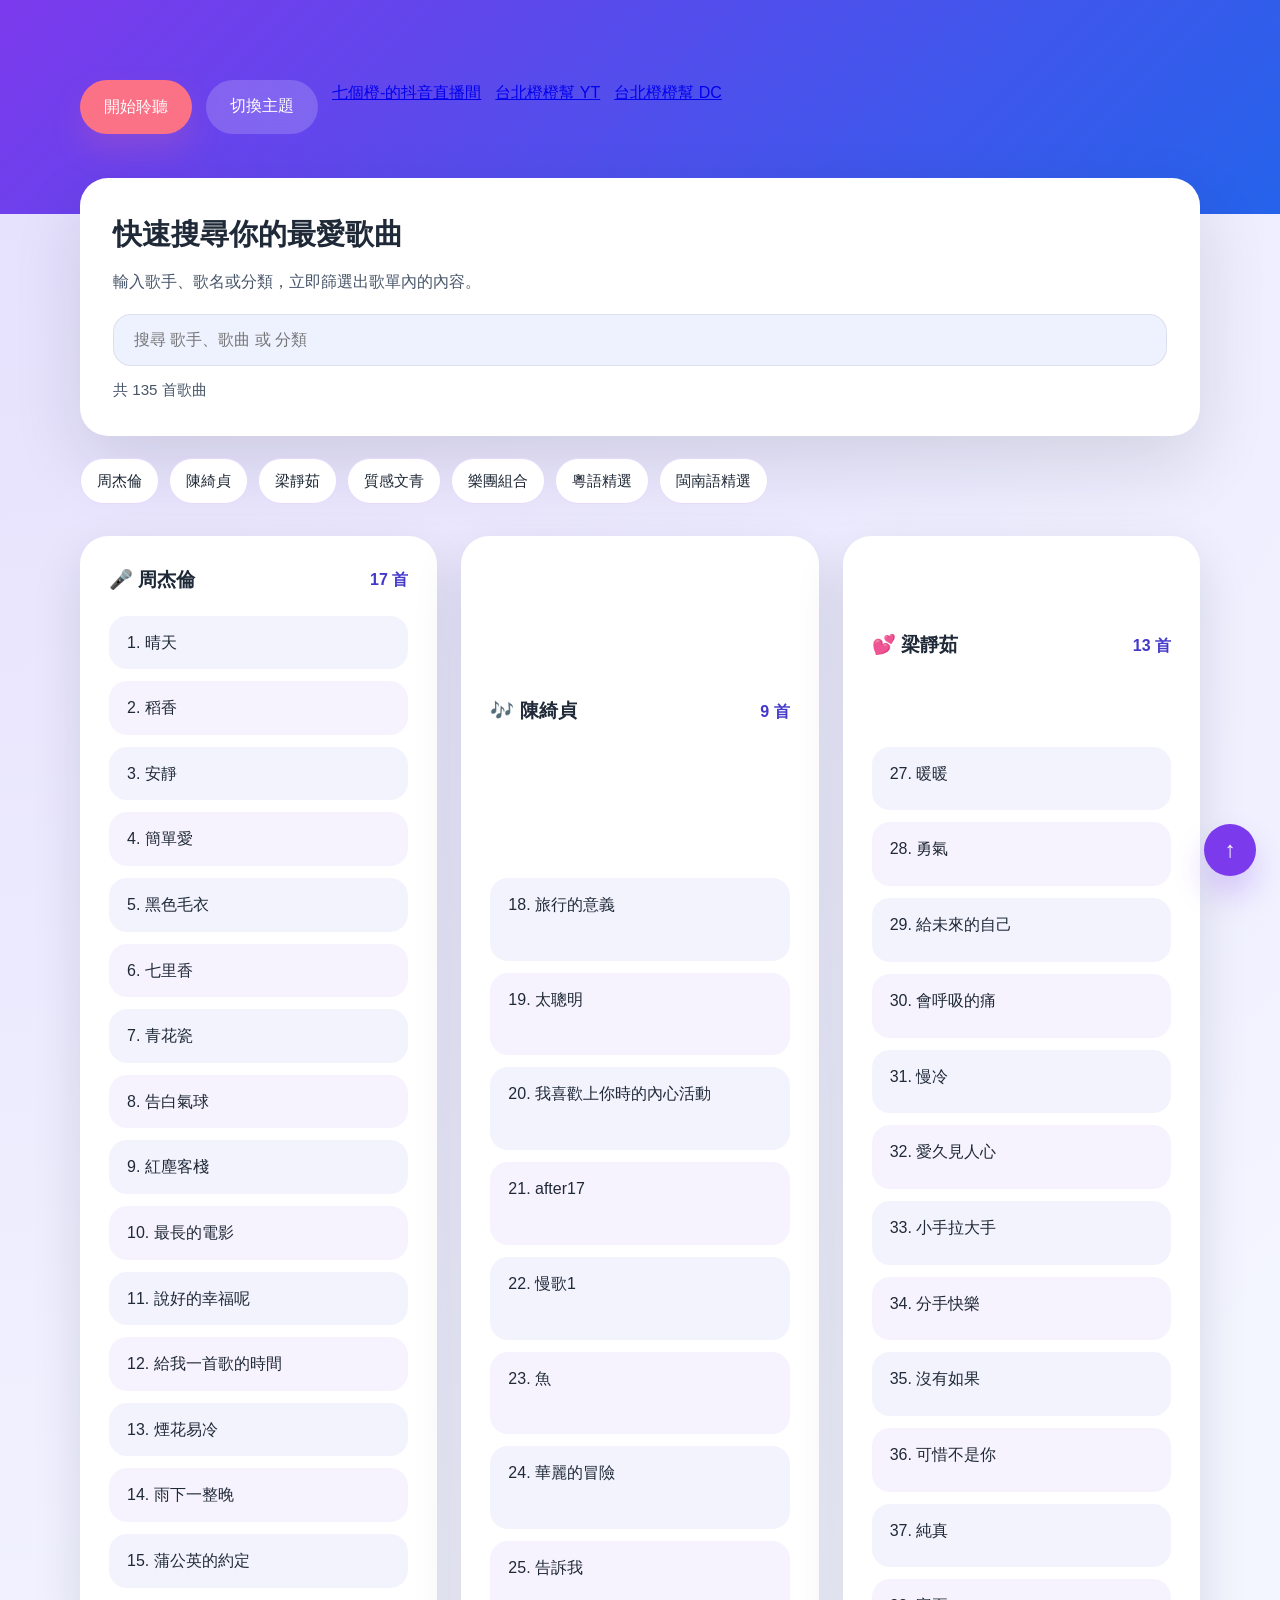
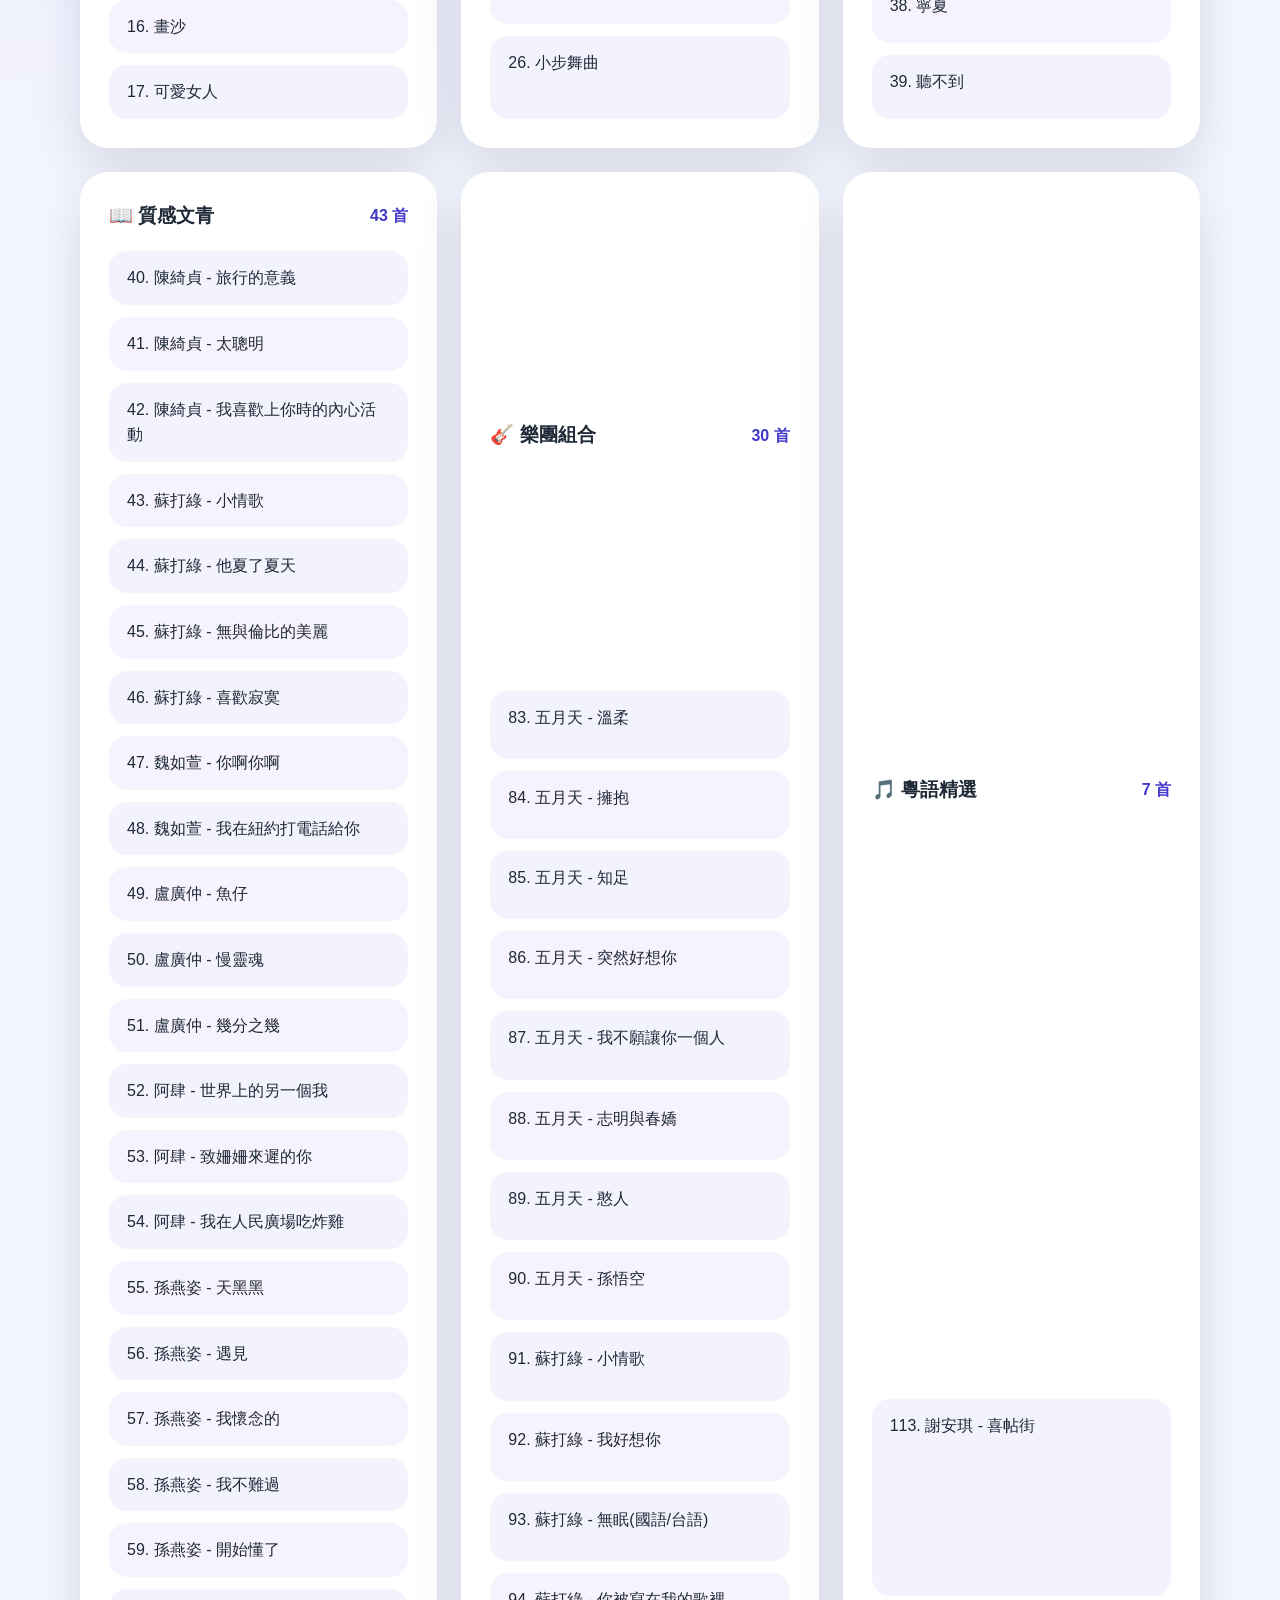
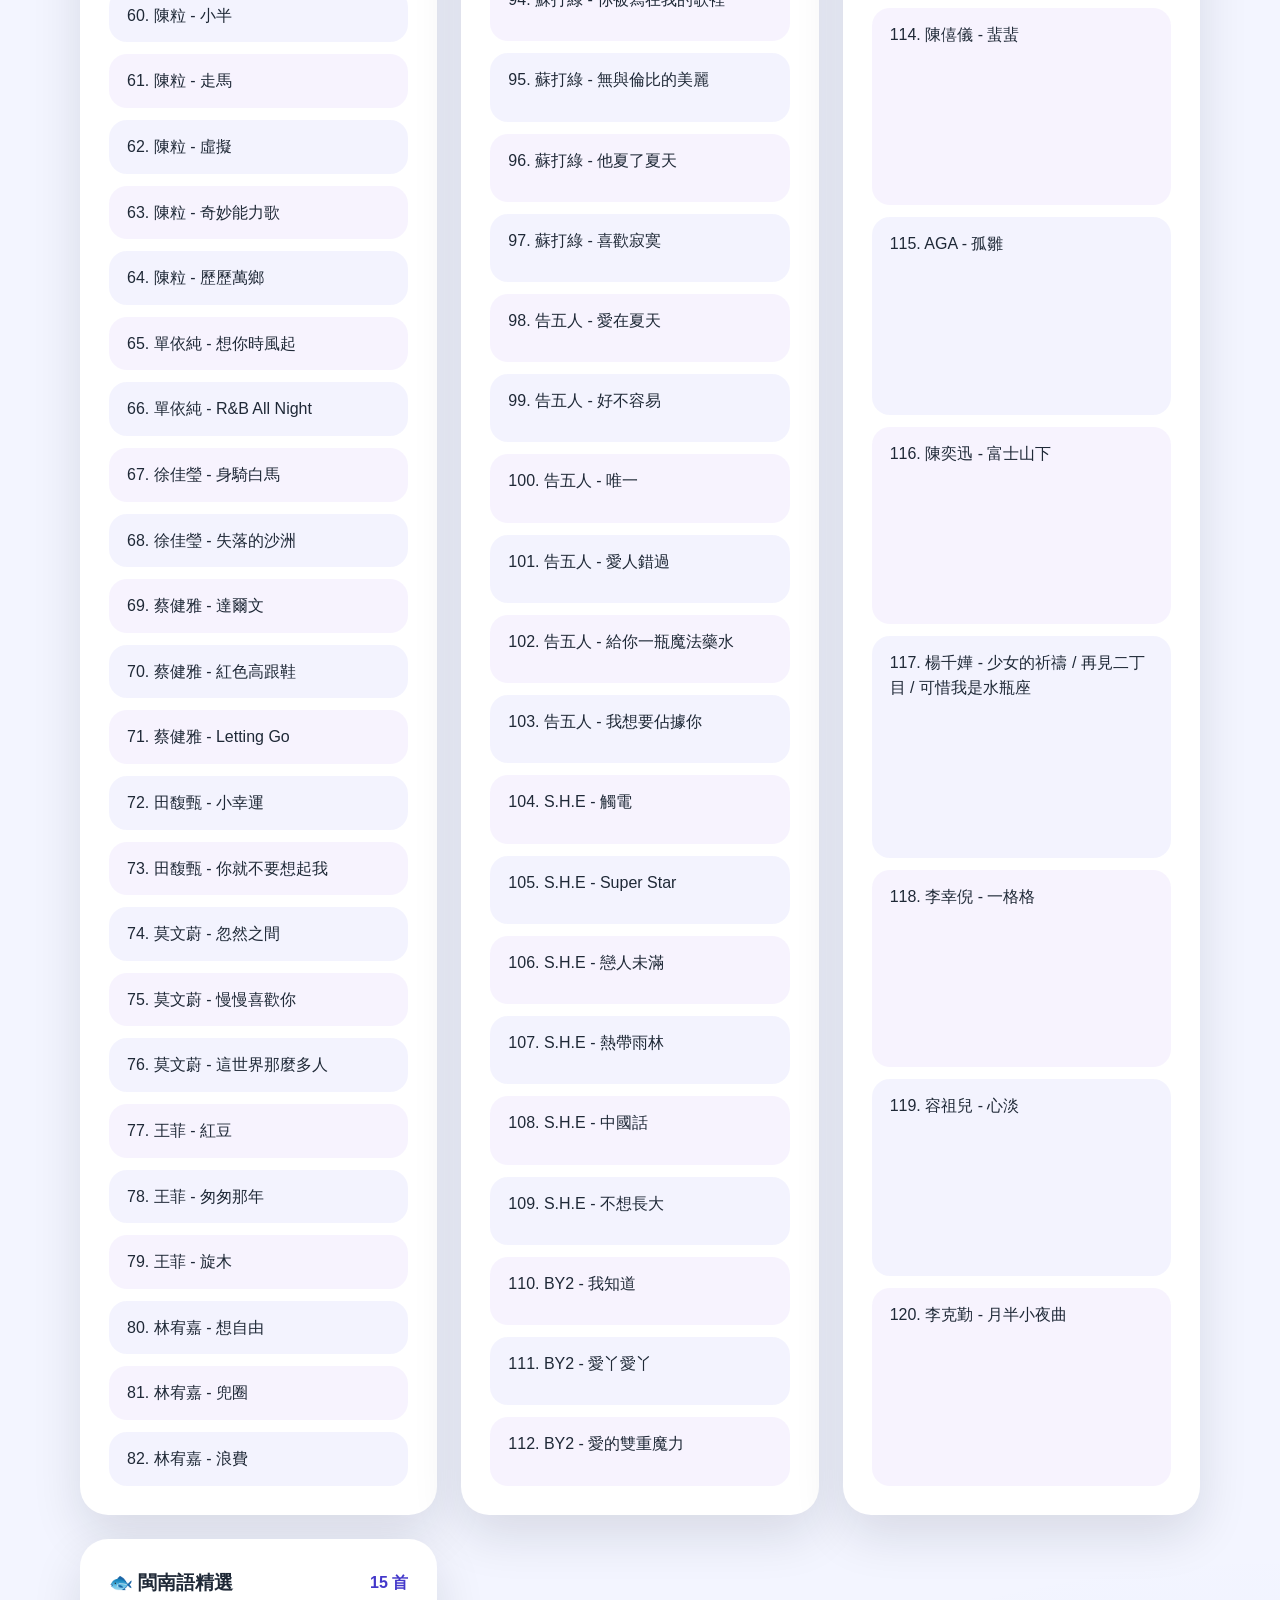
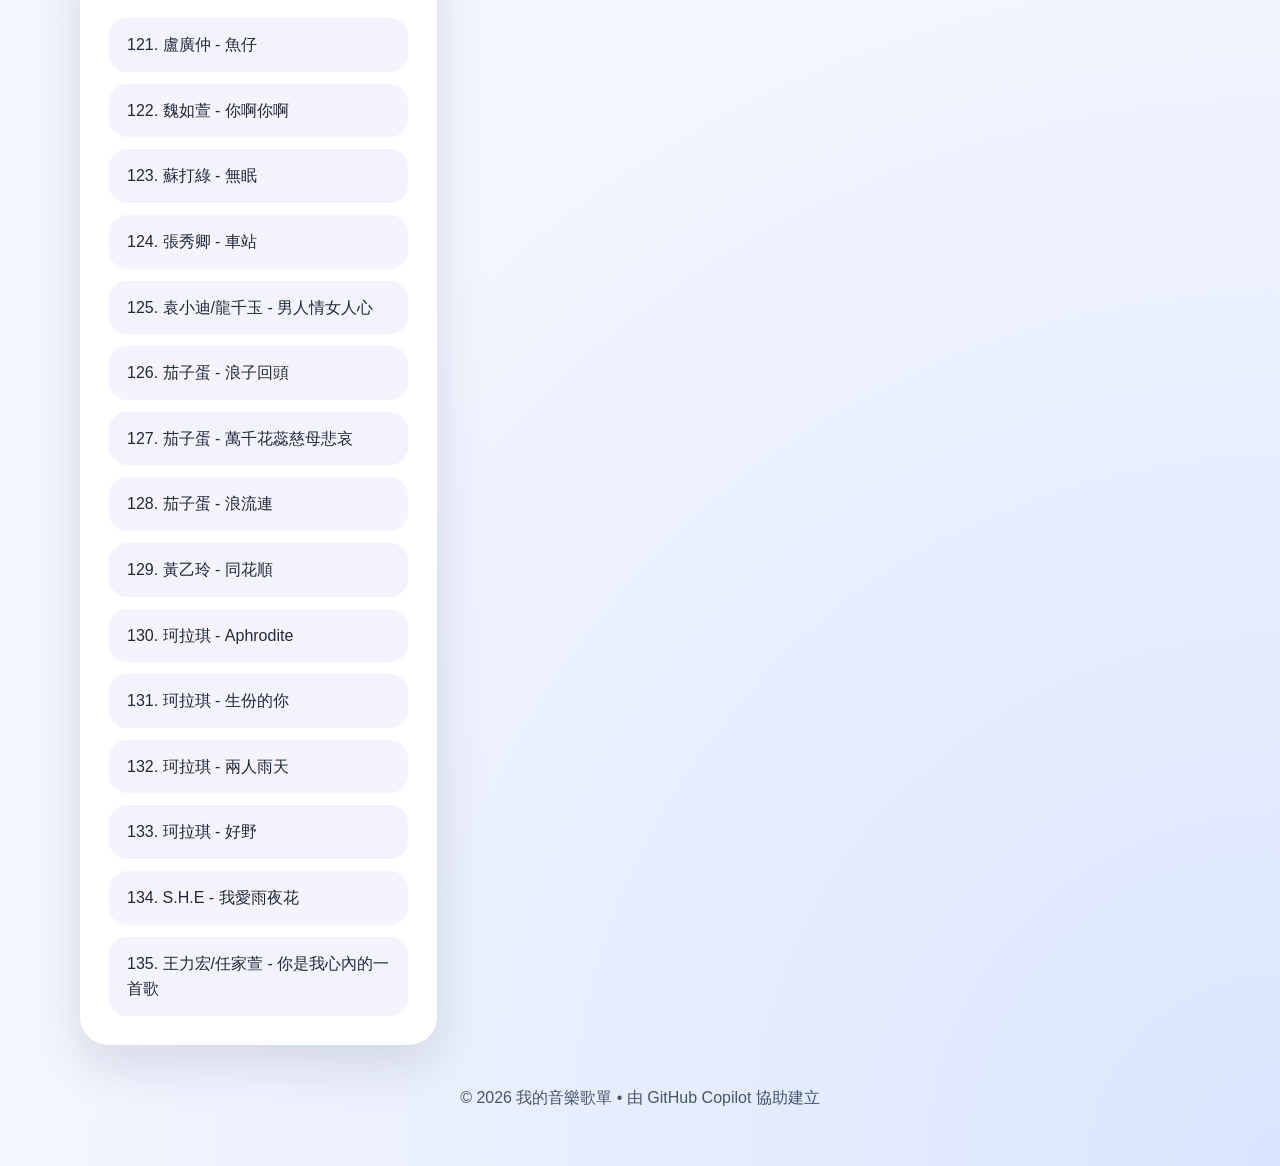
==== commit 3aadda0c: "Update index.html" ====
--- a/index.html
+++ b/index.html
@@ -9,18 +9,12 @@
 <body>
   <header class="site-header">
     <div class="container header-content">
-      <div>
-        <div class="banner">
-          <div class="banner-links">
-            <a class="banner-button" href="https://live.douyin.com/455085735351" target="_blank">七個橙-的抖音直播間</a>
-            <a class="banner-button" href="https://www.youtube.com/@%E5%8F%B0%E5%8C%97%E6%A9%99%E6%A9%99%E5%B9%AB" target="_blank">台北橙橙幫 YT</a>
-            <a class="banner-button" href="https://discord.com/channels/865334403864461373/1488922310403555431" target="_blank">台北橙橙幫 DC</a>
-          </div>
-        </div>
-      </div>
       <div class="hero-actions">
         <a class="primary-button" href="#playlist">開始聆聽</a>
         <button id="toggleTheme" class="secondary-button">切換主題</button>
+        <a class="banner-button" href="https://live.douyin.com/455085735351" target="_blank">七個橙-的抖音直播間</a>
+        <a class="banner-button" href="https://www.youtube.com/@%E5%8F%B0%E5%8C%97%E6%A9%99%E6%A9%99%E5%B9%AB" target="_blank">台北橙橙幫 YT</a>
+        <a class="banner-button" href="https://discord.com/channels/865334403864461373/1488922310403555431" target="_blank">台北橙橙幫 DC</a>
       </div>
     </div>
   </header>
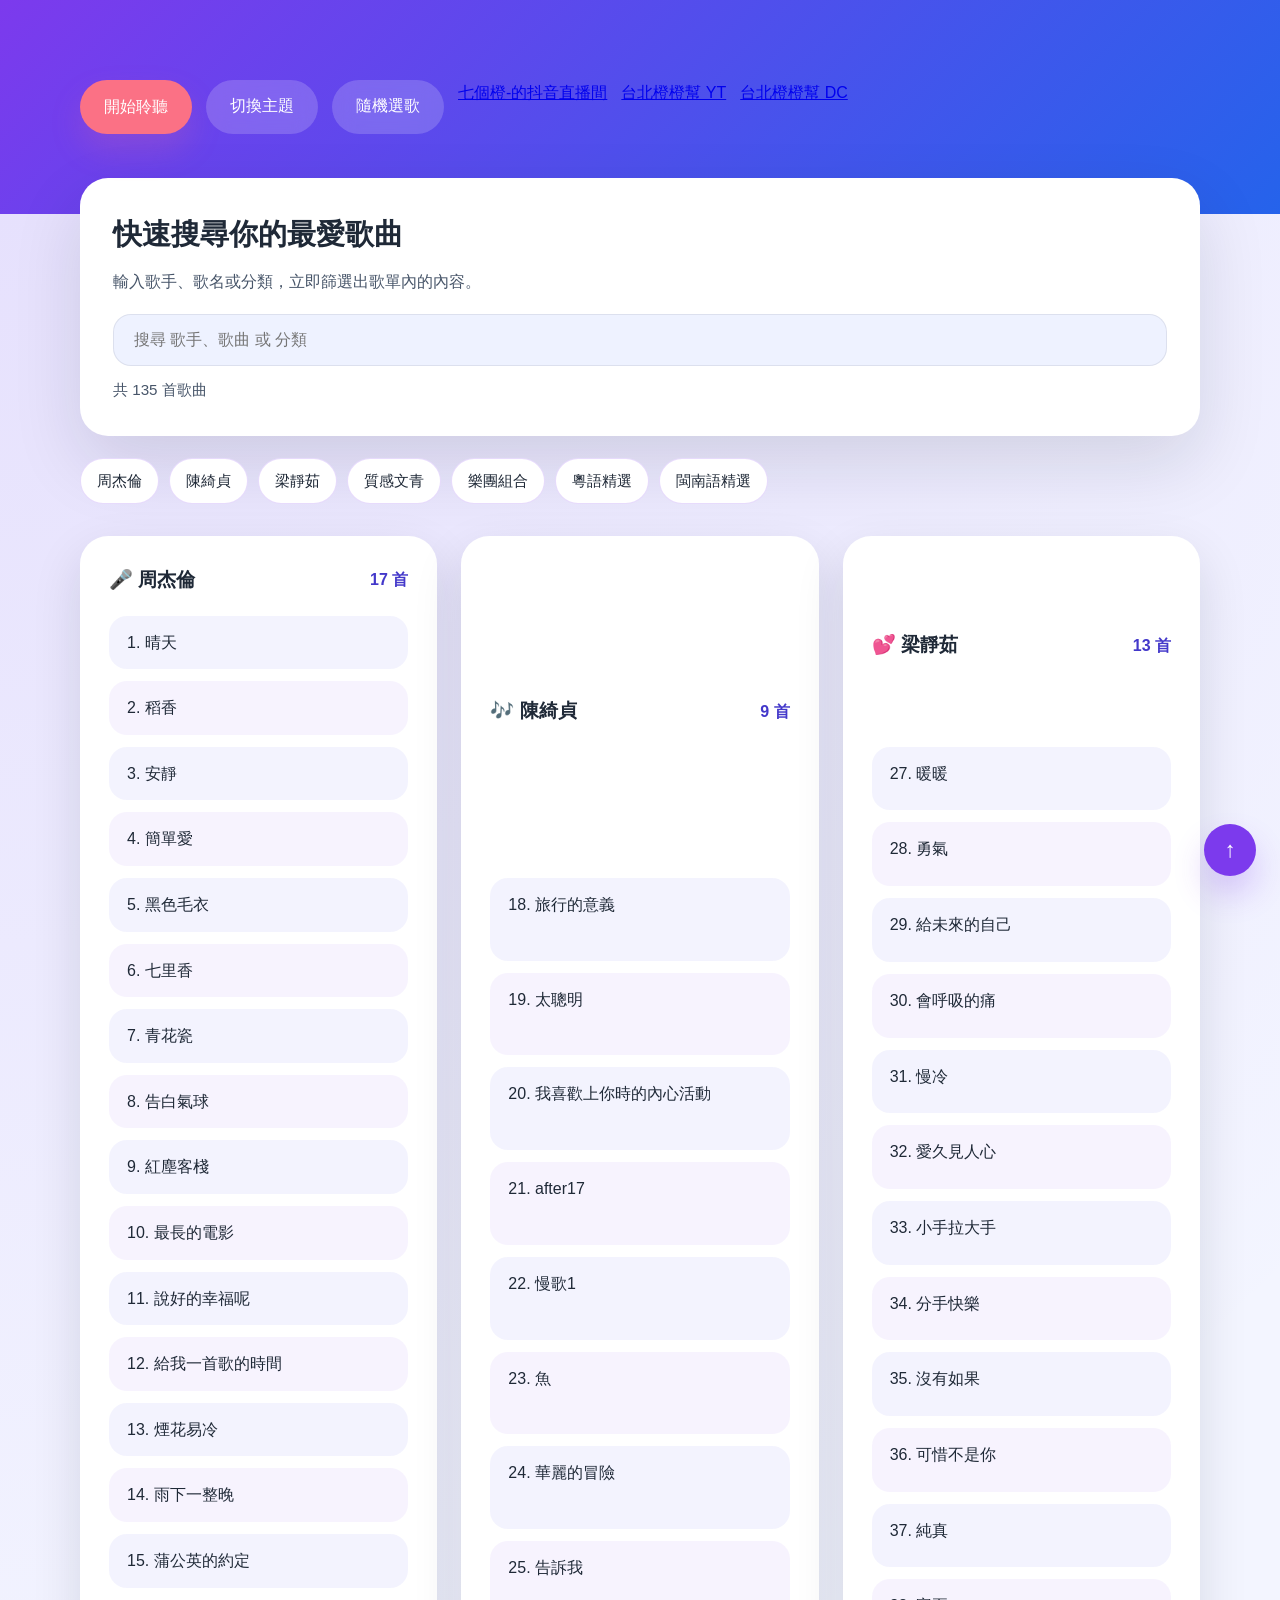
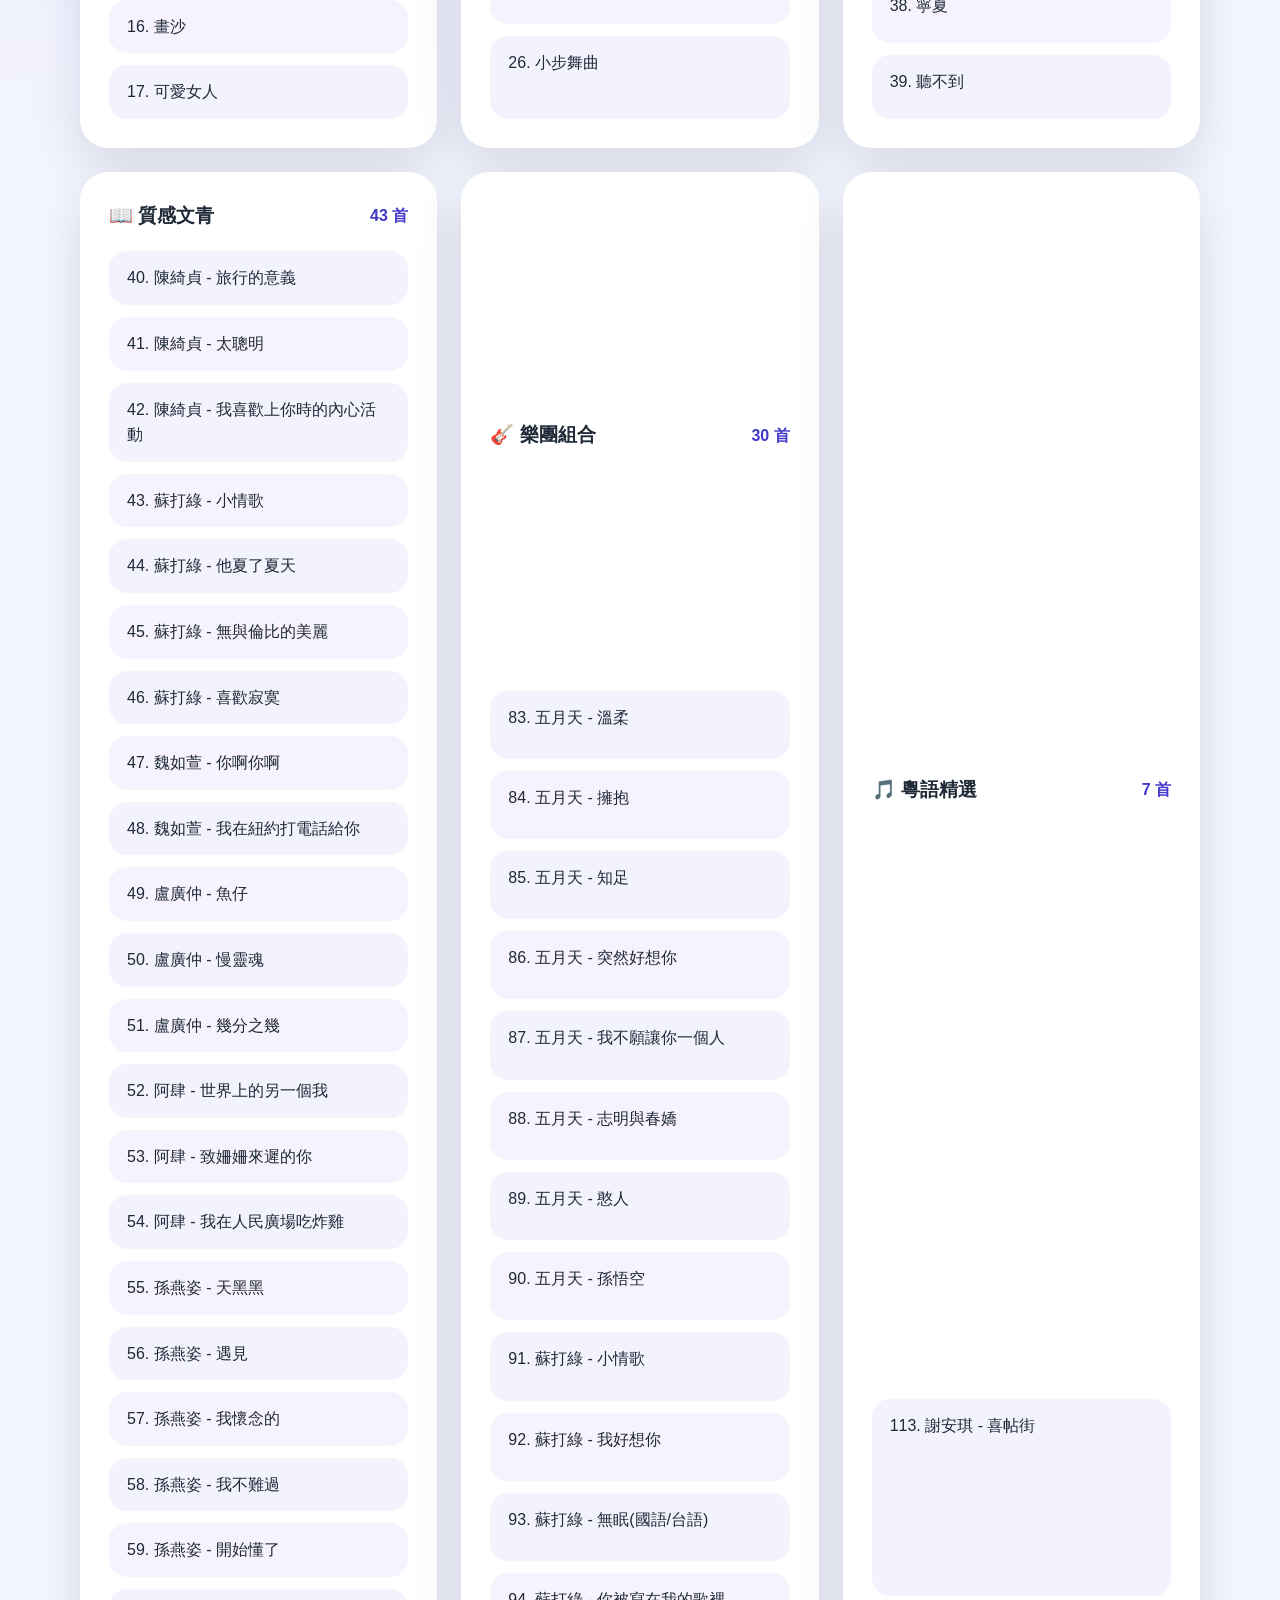
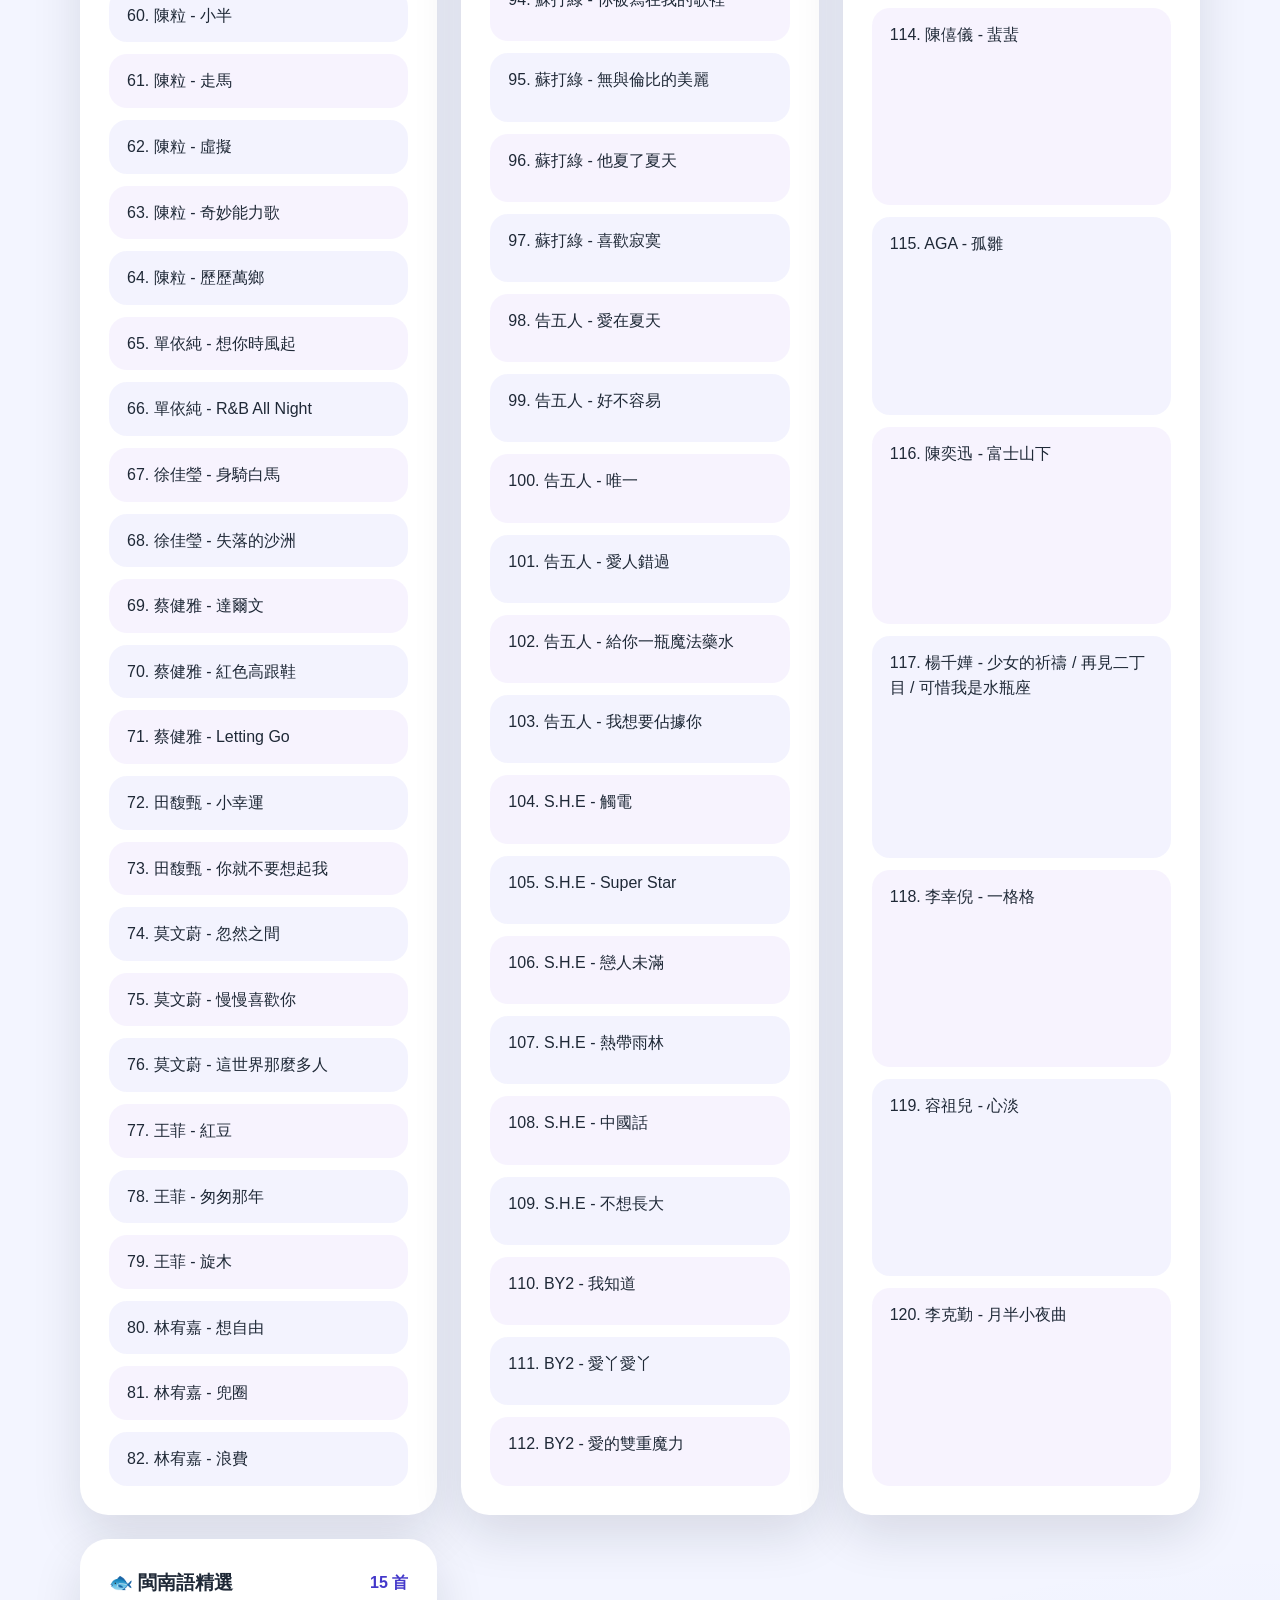
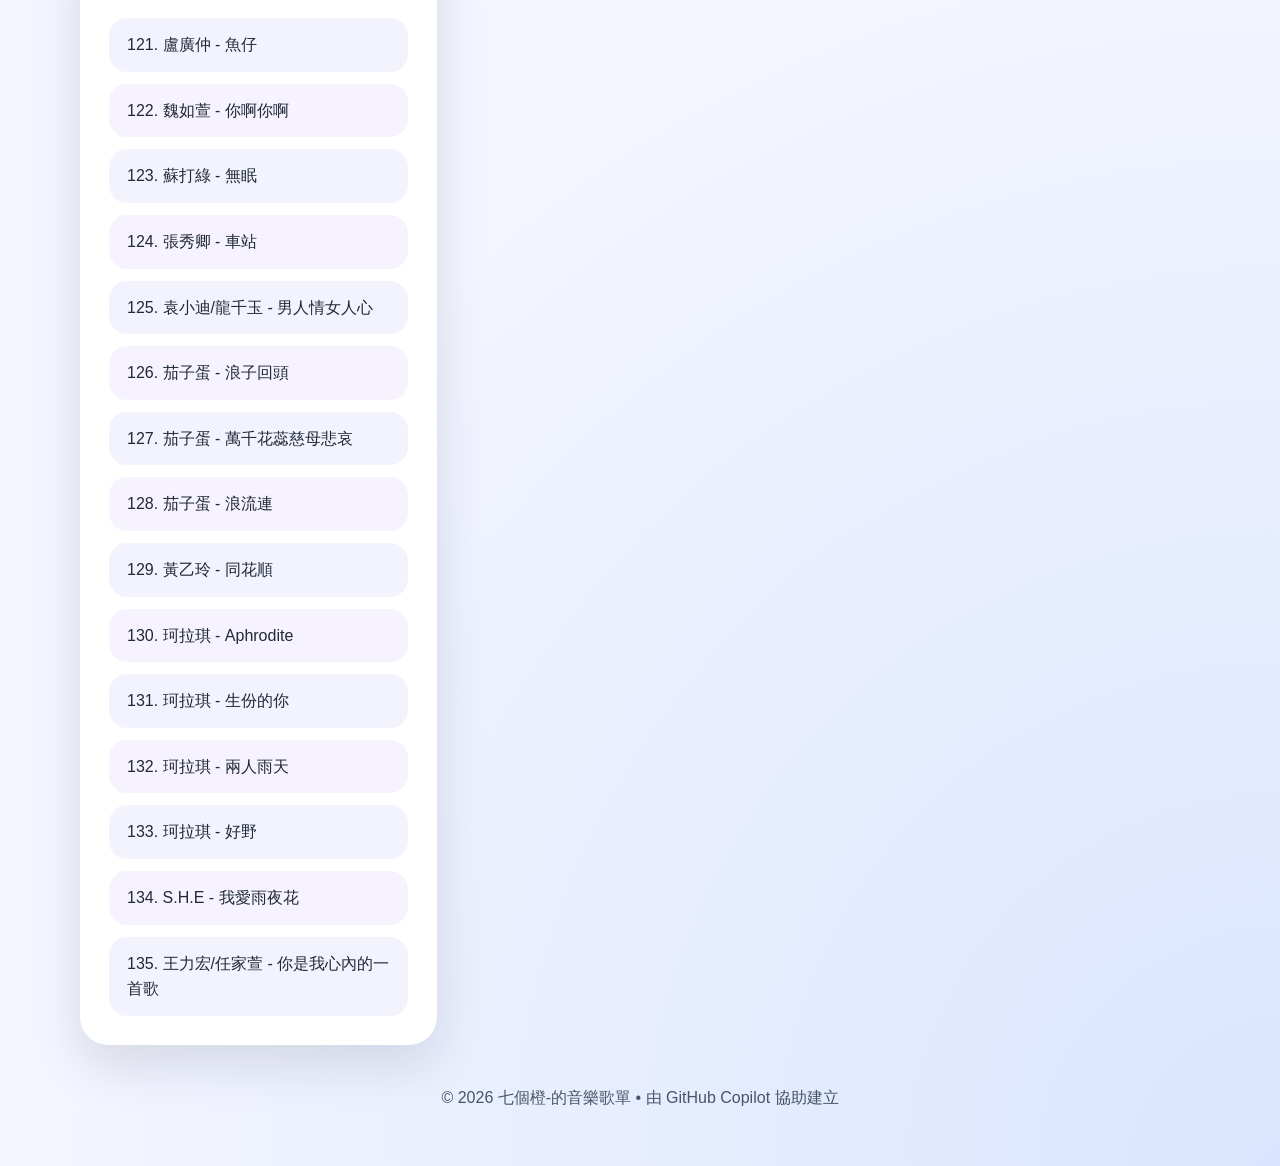
==== commit 273834fc: "Add files via upload" ====
--- a/index.html
+++ b/index.html
@@ -12,6 +12,7 @@
       <div class="hero-actions">
         <a class="primary-button" href="#playlist">開始聆聽</a>
         <button id="toggleTheme" class="secondary-button">切換主題</button>
+        <button id="randomSong" class="secondary-button">隨機選歌</button>
         <a class="banner-button" href="https://live.douyin.com/455085735351" target="_blank">七個橙-的抖音直播間</a>
         <a class="banner-button" href="https://www.youtube.com/@%E5%8F%B0%E5%8C%97%E6%A9%99%E6%A9%99%E5%B9%AB" target="_blank">台北橙橙幫 YT</a>
         <a class="banner-button" href="https://discord.com/channels/865334403864461373/1488922310403555431" target="_blank">台北橙橙幫 DC</a>
@@ -246,7 +247,7 @@
 
   <footer class="site-footer">
     <div class="container">
-      <p>© 2026 我的音樂歌單 • 由 GitHub Copilot 協助建立</p>
+      <p>© 2026 七個橙-的音樂歌單 • 由 GitHub Copilot 協助建立</p>
     </div>
   </footer>
 
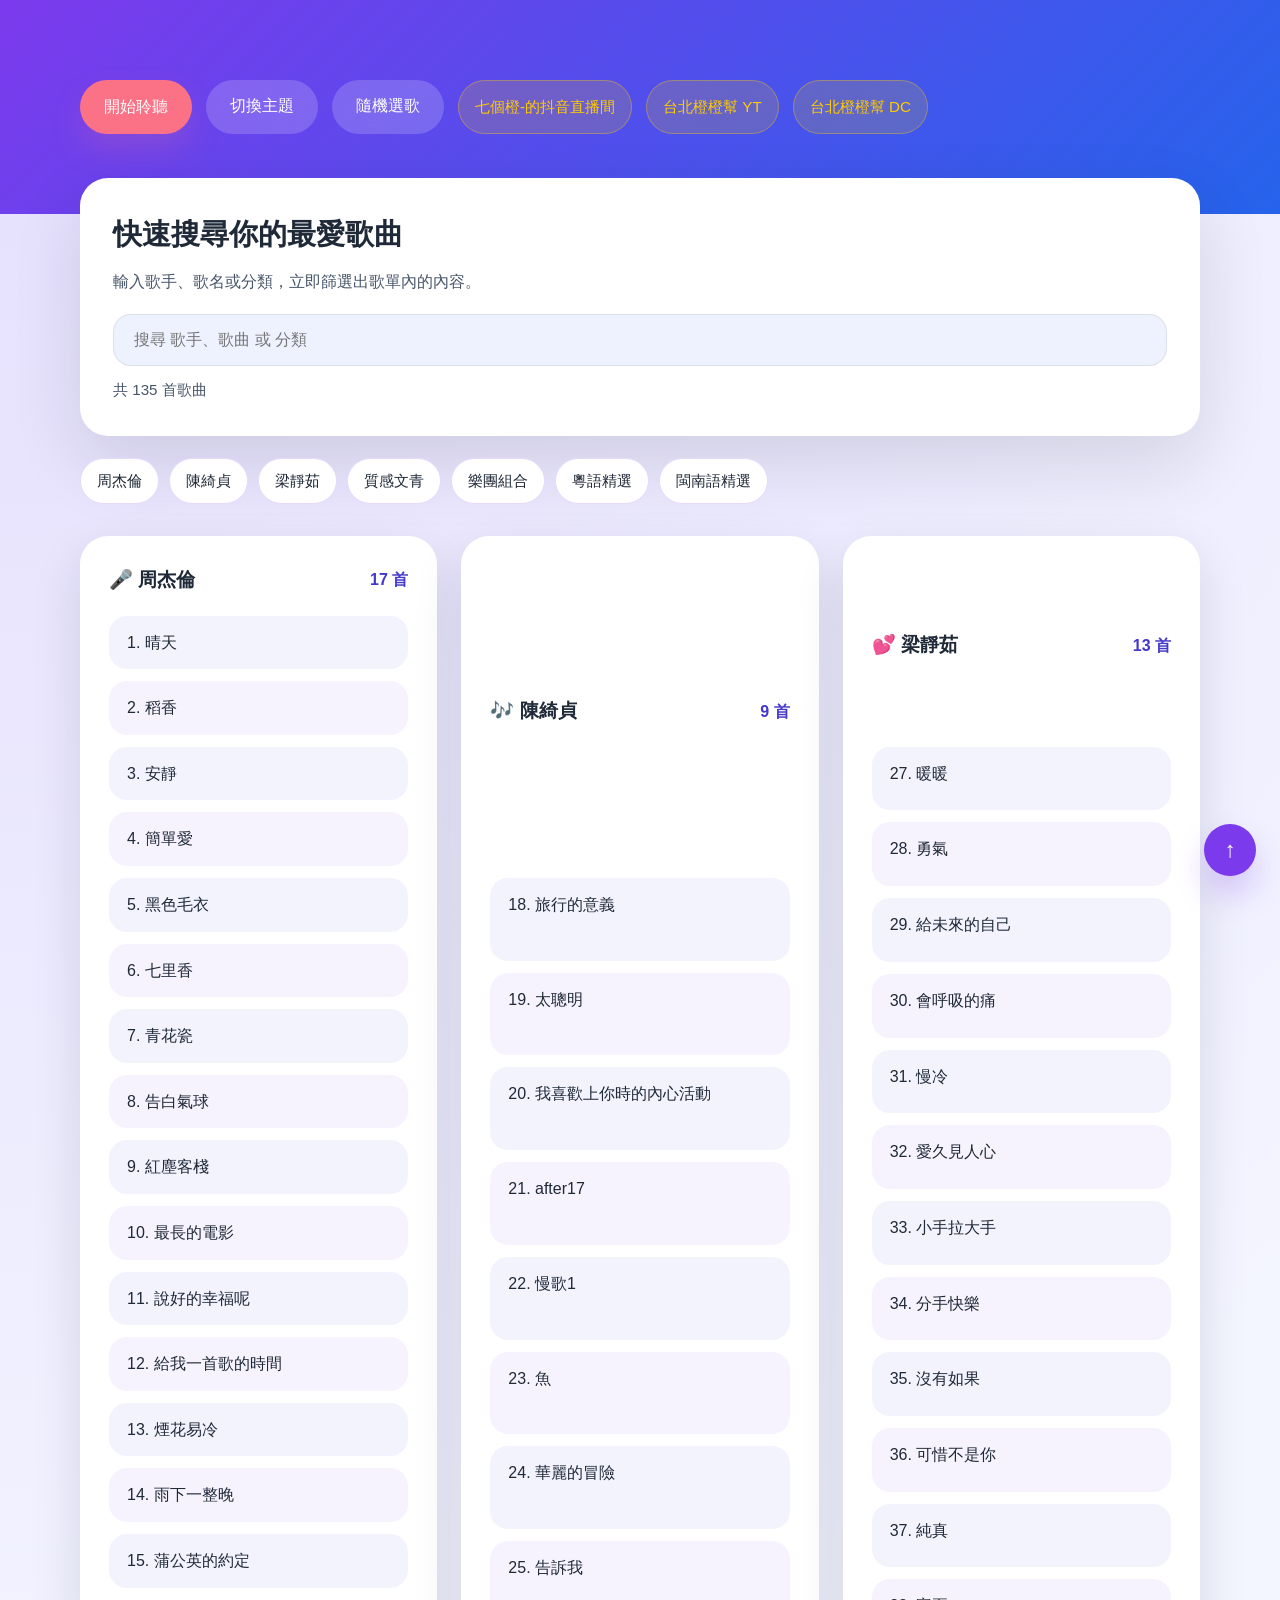
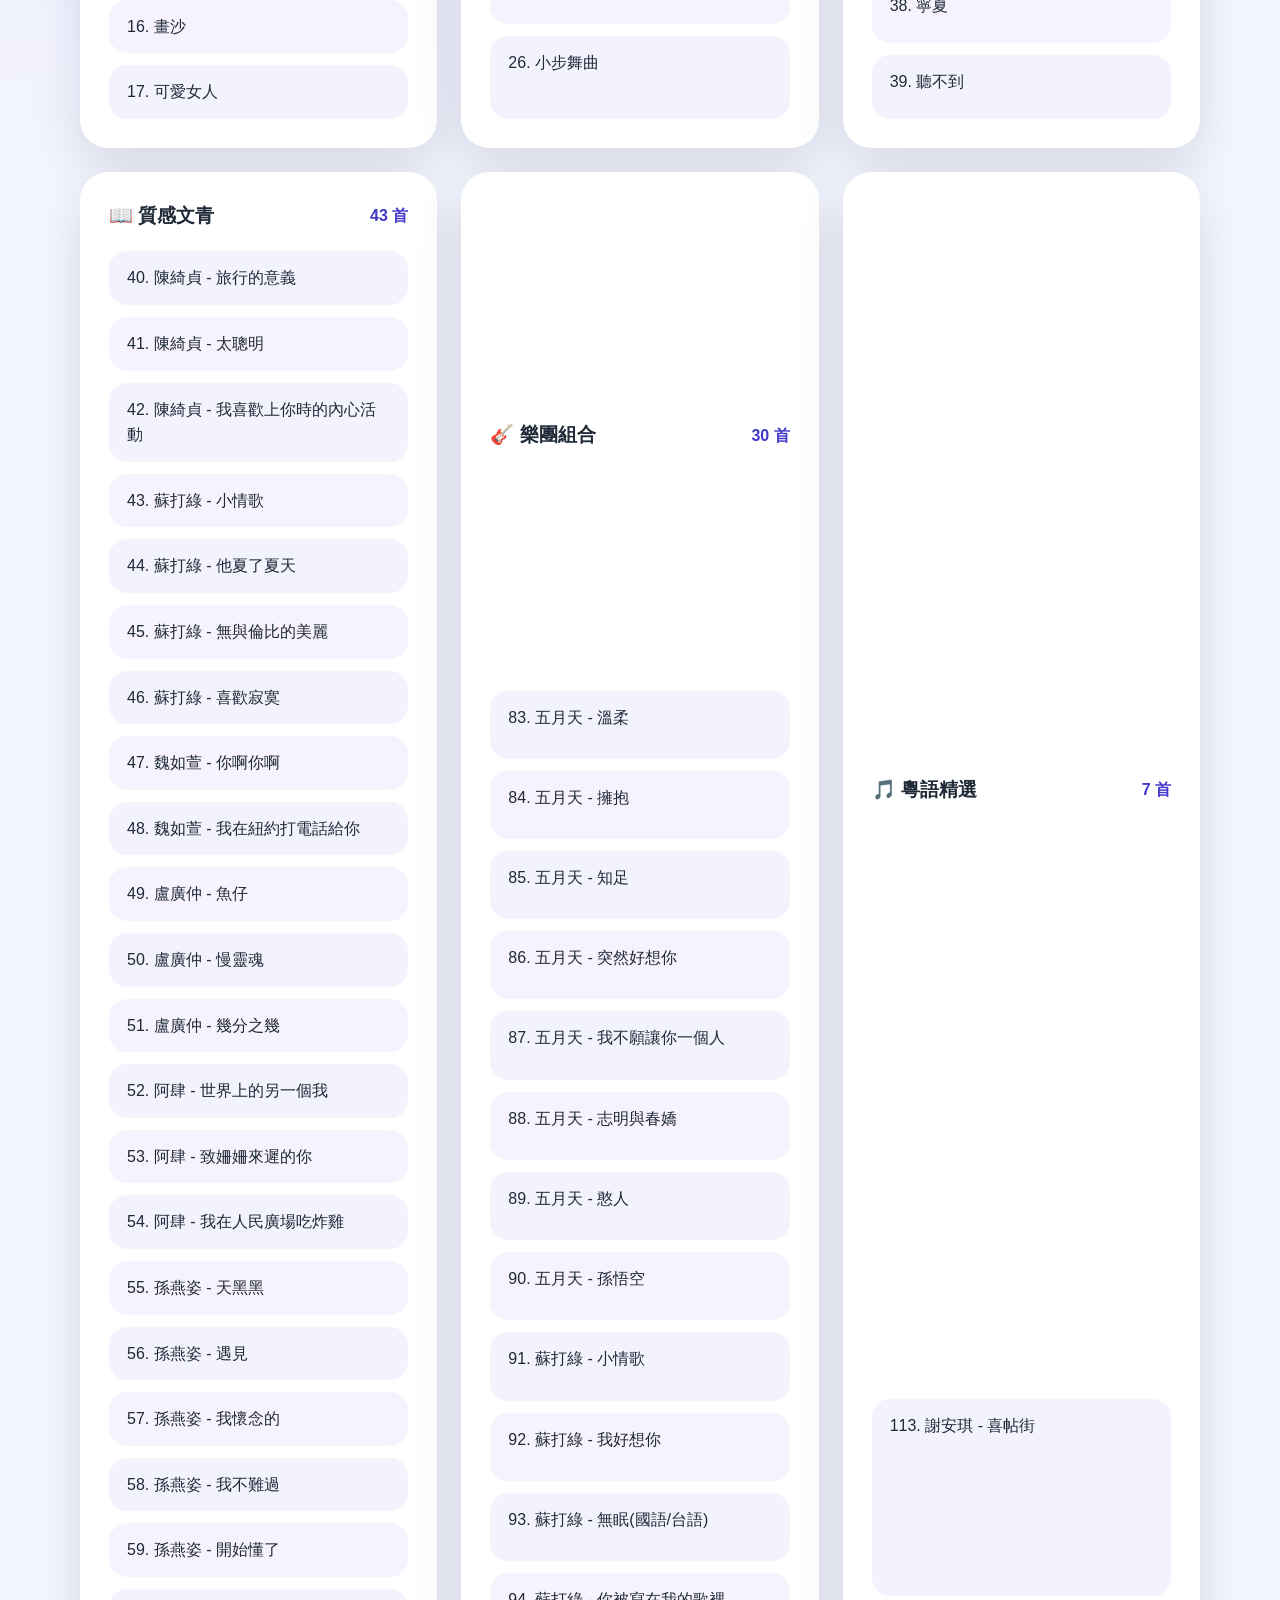
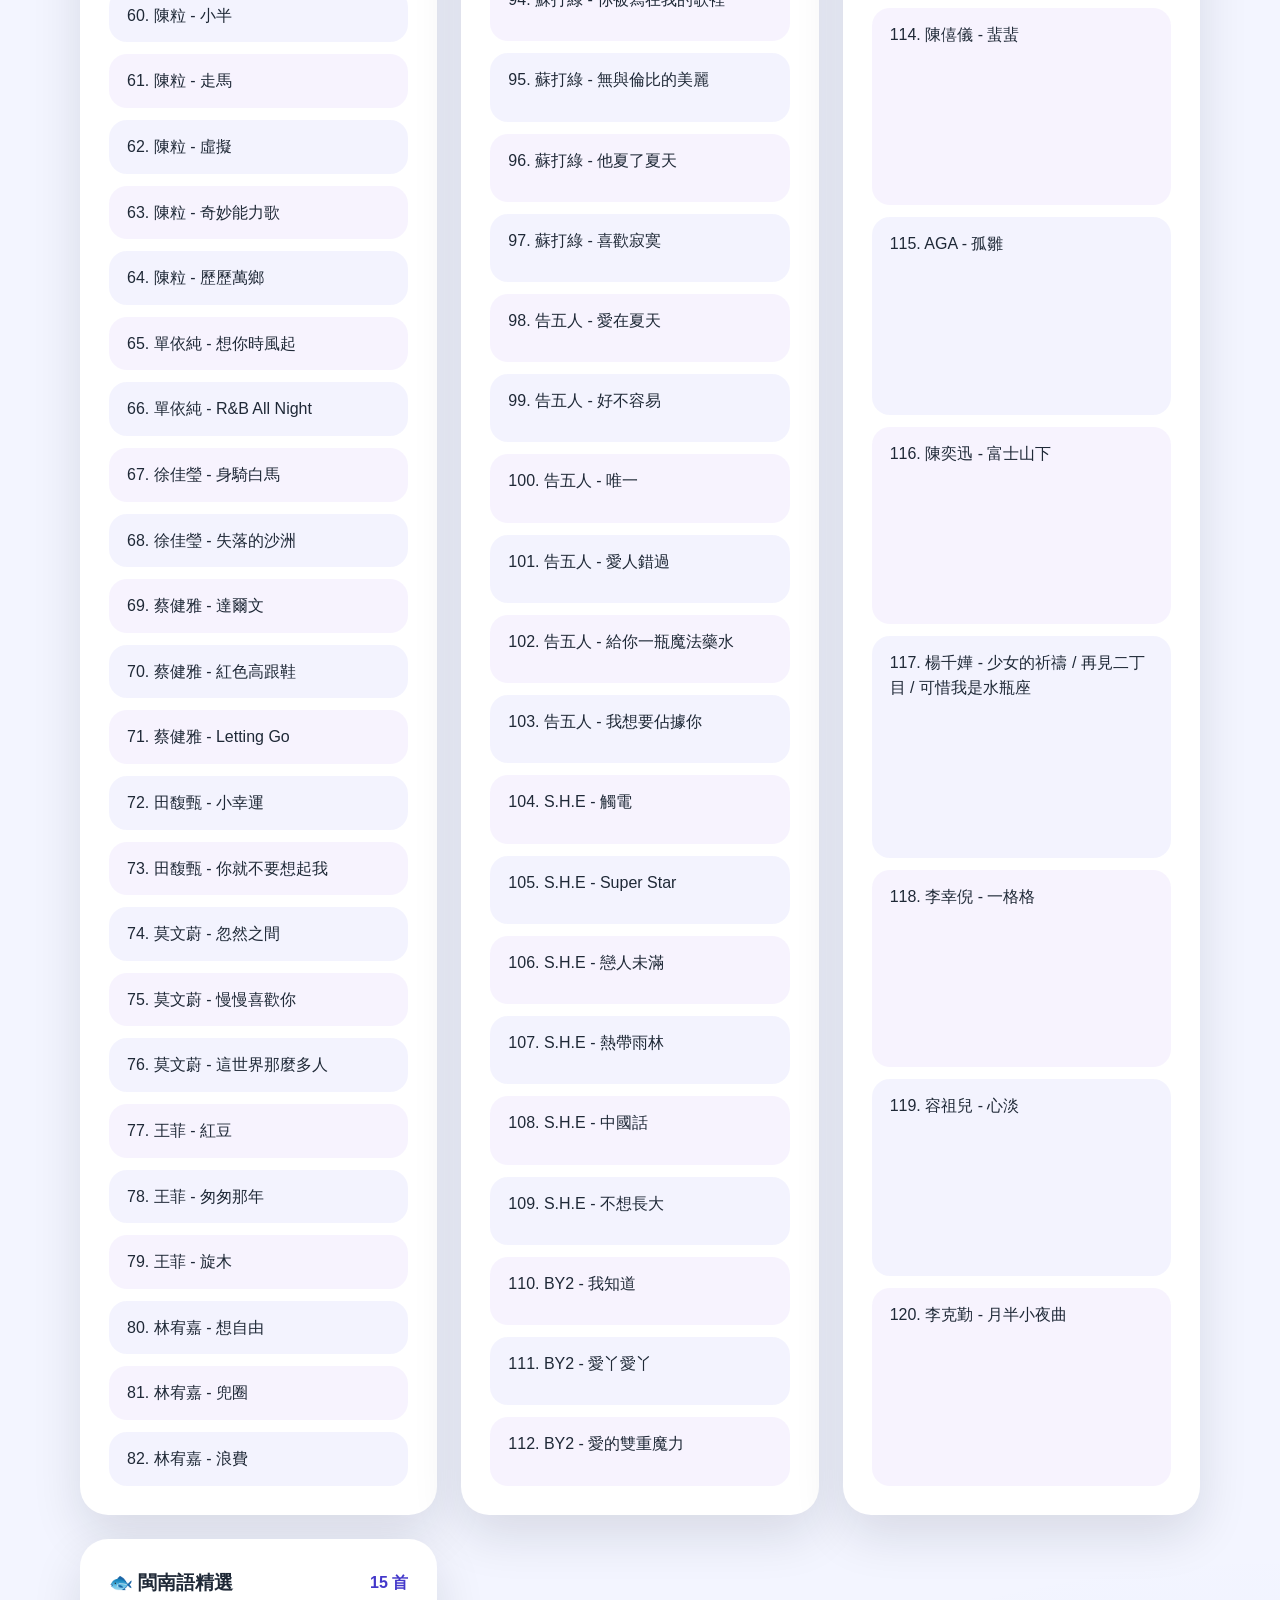
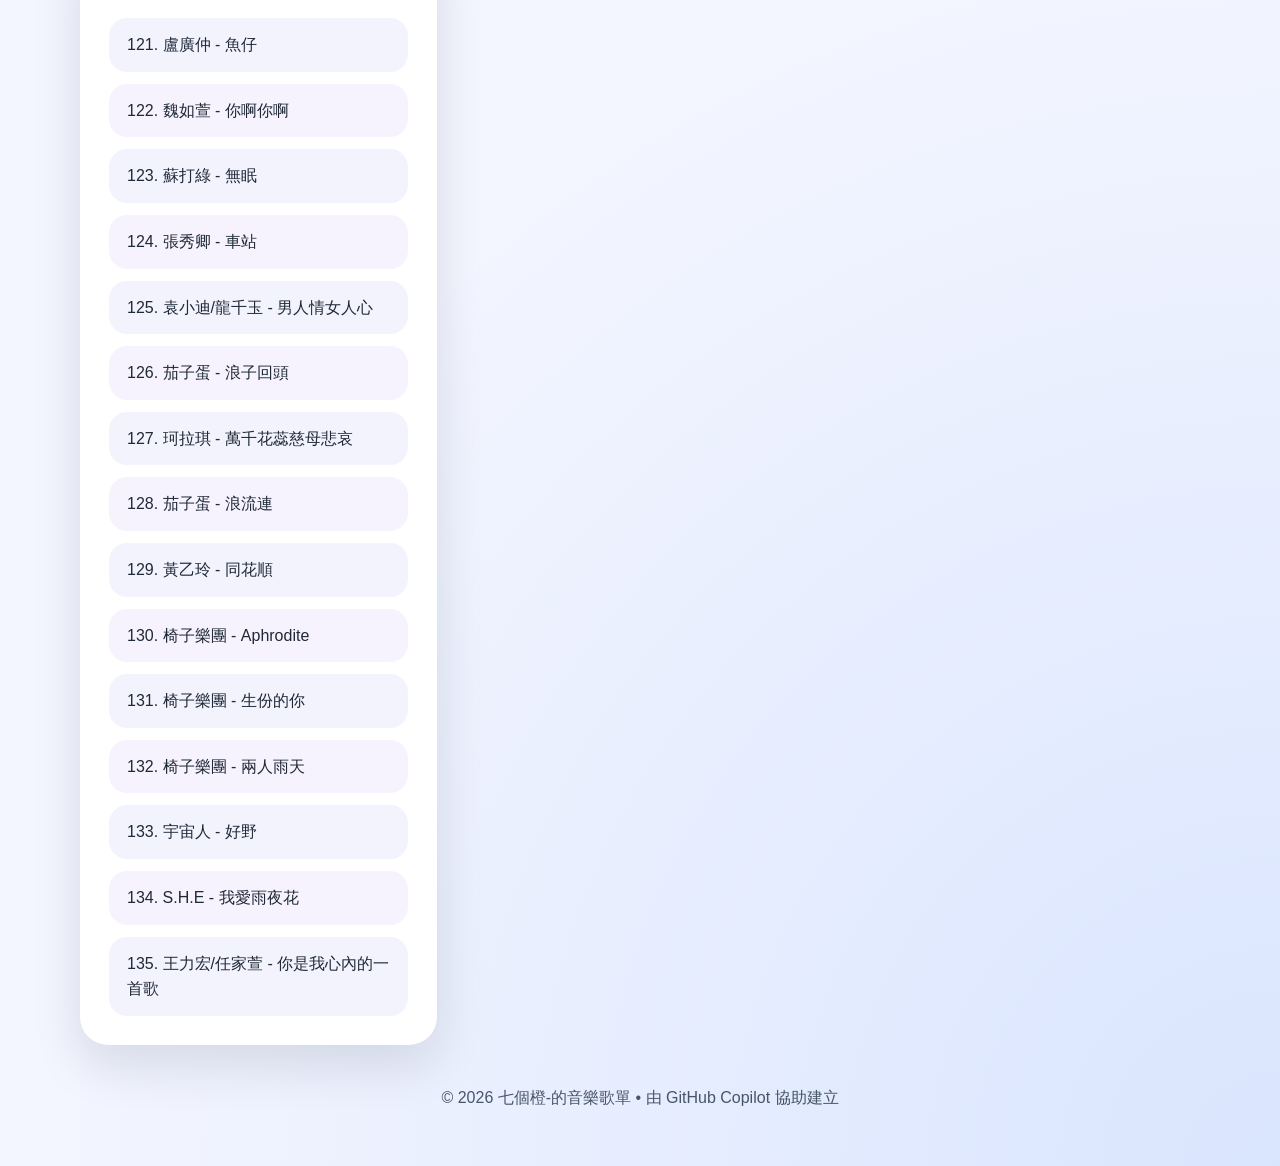
==== commit d3bd6f32: "Add files via upload" ====
--- a/index.html
+++ b/index.html
@@ -229,13 +229,13 @@
           <li>124. 張秀卿 - 車站</li>
           <li>125. 袁小迪/龍千玉 - 男人情女人心</li>
           <li>126. 茄子蛋 - 浪子回頭</li>
-          <li>127. 茄子蛋 - 萬千花蕊慈母悲哀</li>
+          <li>127. 珂拉琪 - 萬千花蕊慈母悲哀</li>
           <li>128. 茄子蛋 - 浪流連</li>
           <li>129. 黃乙玲 - 同花順</li>
-          <li>130. 珂拉琪 - Aphrodite</li>
-          <li>131. 珂拉琪 - 生份的你</li>
-          <li>132. 珂拉琪 - 兩人雨天</li>
-          <li>133. 珂拉琪 - 好野</li>
+          <li>130. 椅子樂團 - Aphrodite</li>
+          <li>131. 椅子樂團 - 生份的你</li>
+          <li>132. 椅子樂團 - 兩人雨天</li>
+          <li>133. 宇宙人 - 好野</li>
           <li>134. S.H.E - 我愛雨夜花</li>
           <li>135. 王力宏/任家萱 - 你是我心內的一首歌</li>
         </ul>
--- a/styles.css
+++ b/styles.css
@@ -83,6 +83,44 @@
   margin: 24px 0;
   font-size: 1.05rem;
   color: rgba(255, 255, 255, 0.9);
+}
+
+.banner {
+  background: var(--surface);
+  color: var(--text);
+  padding: 15px;
+  text-align: center;
+  font-weight: bold;
+  font-size: 20px;
+  border-radius: 8px;
+  margin-bottom: 20px;
+}
+
+.banner-links {
+  margin-top: 14px;
+  display: inline-flex;
+  flex-wrap: wrap;
+  justify-content: center;
+  gap: 10px;
+}
+
+.banner-button {
+  display: inline-flex;
+  align-items: center;
+  justify-content: center;
+  padding: 10px 16px;
+  border-radius: 999px;
+  background: rgba(255, 204, 0, 0.15);
+  color: #ffcc00;
+  border: 1px solid rgba(255, 204, 0, 0.35);
+  text-decoration: none;
+  font-size: 0.95rem;
+  transition: transform 0.2s ease, background-color 0.2s ease;
+}
+
+.banner-button:hover {
+  transform: translateY(-1px);
+  background: rgba(255, 204, 0, 0.25);
 }
 
 .hero-actions {
